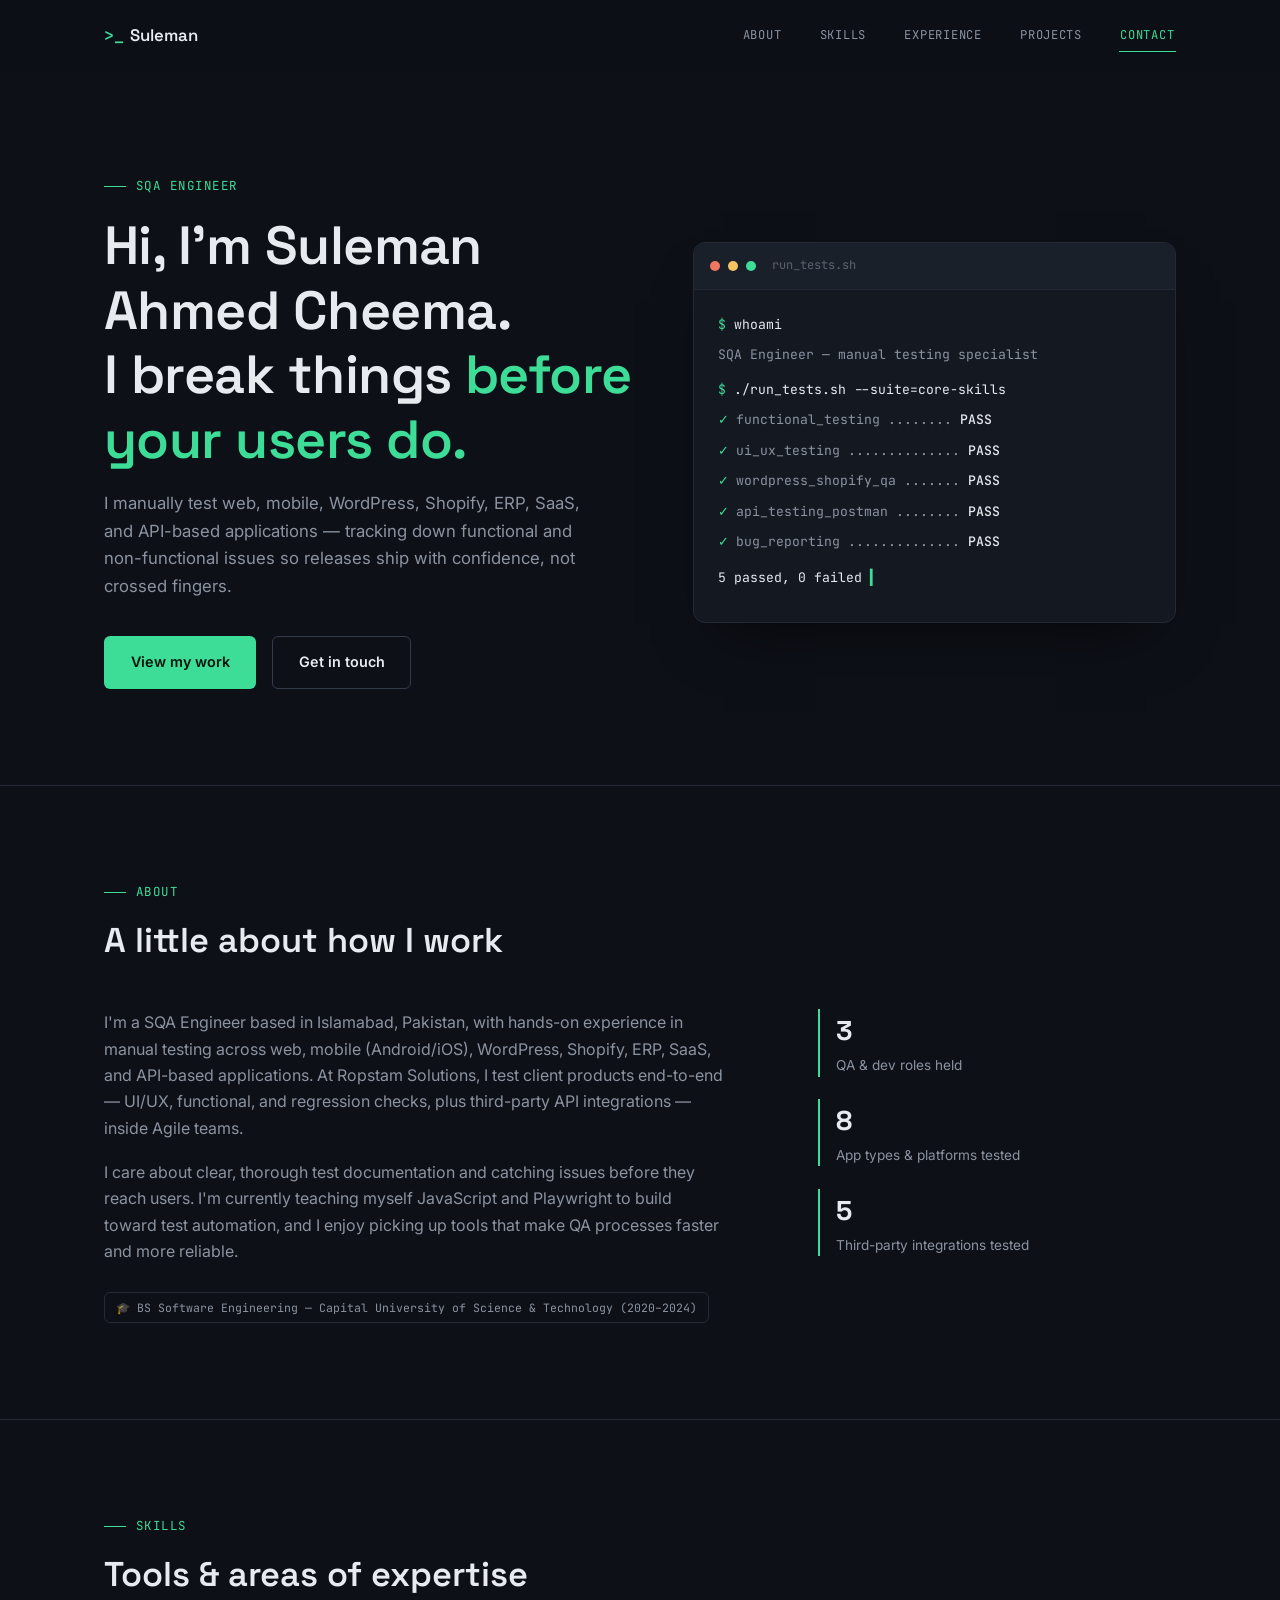
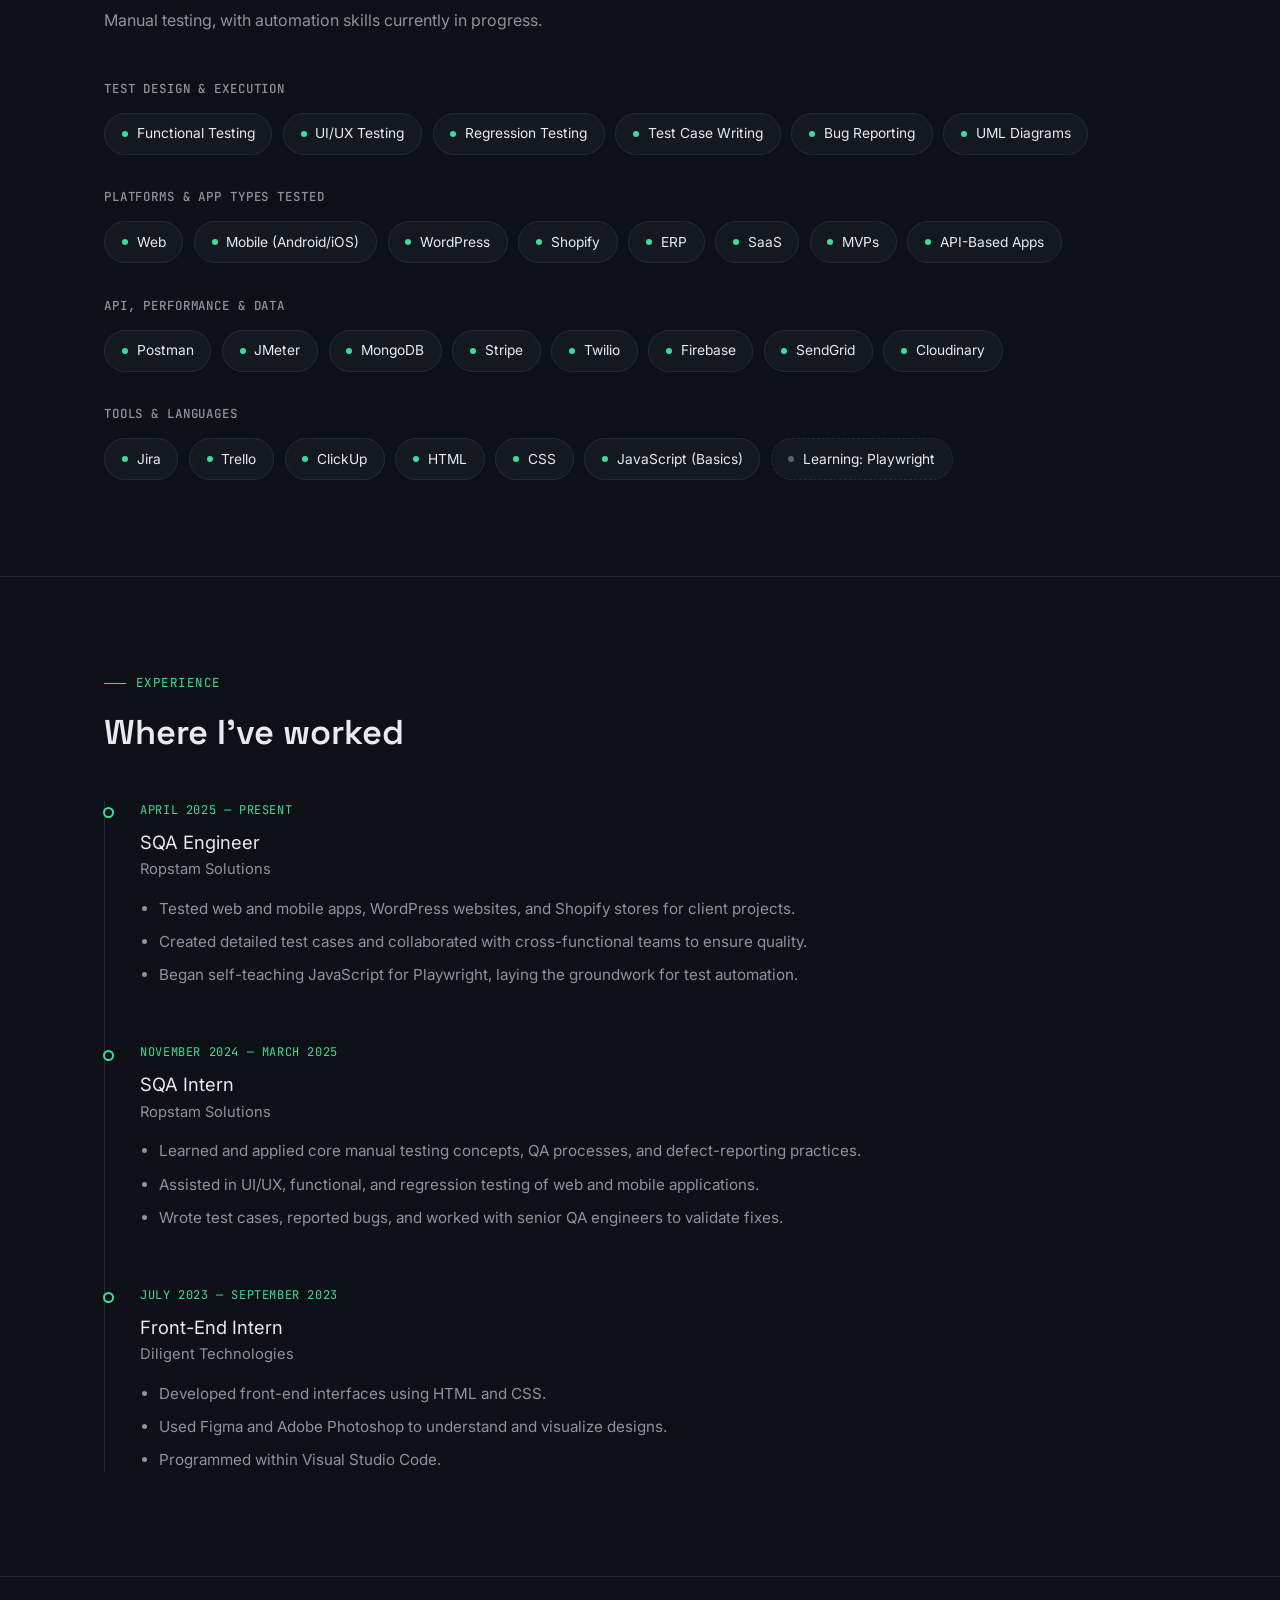
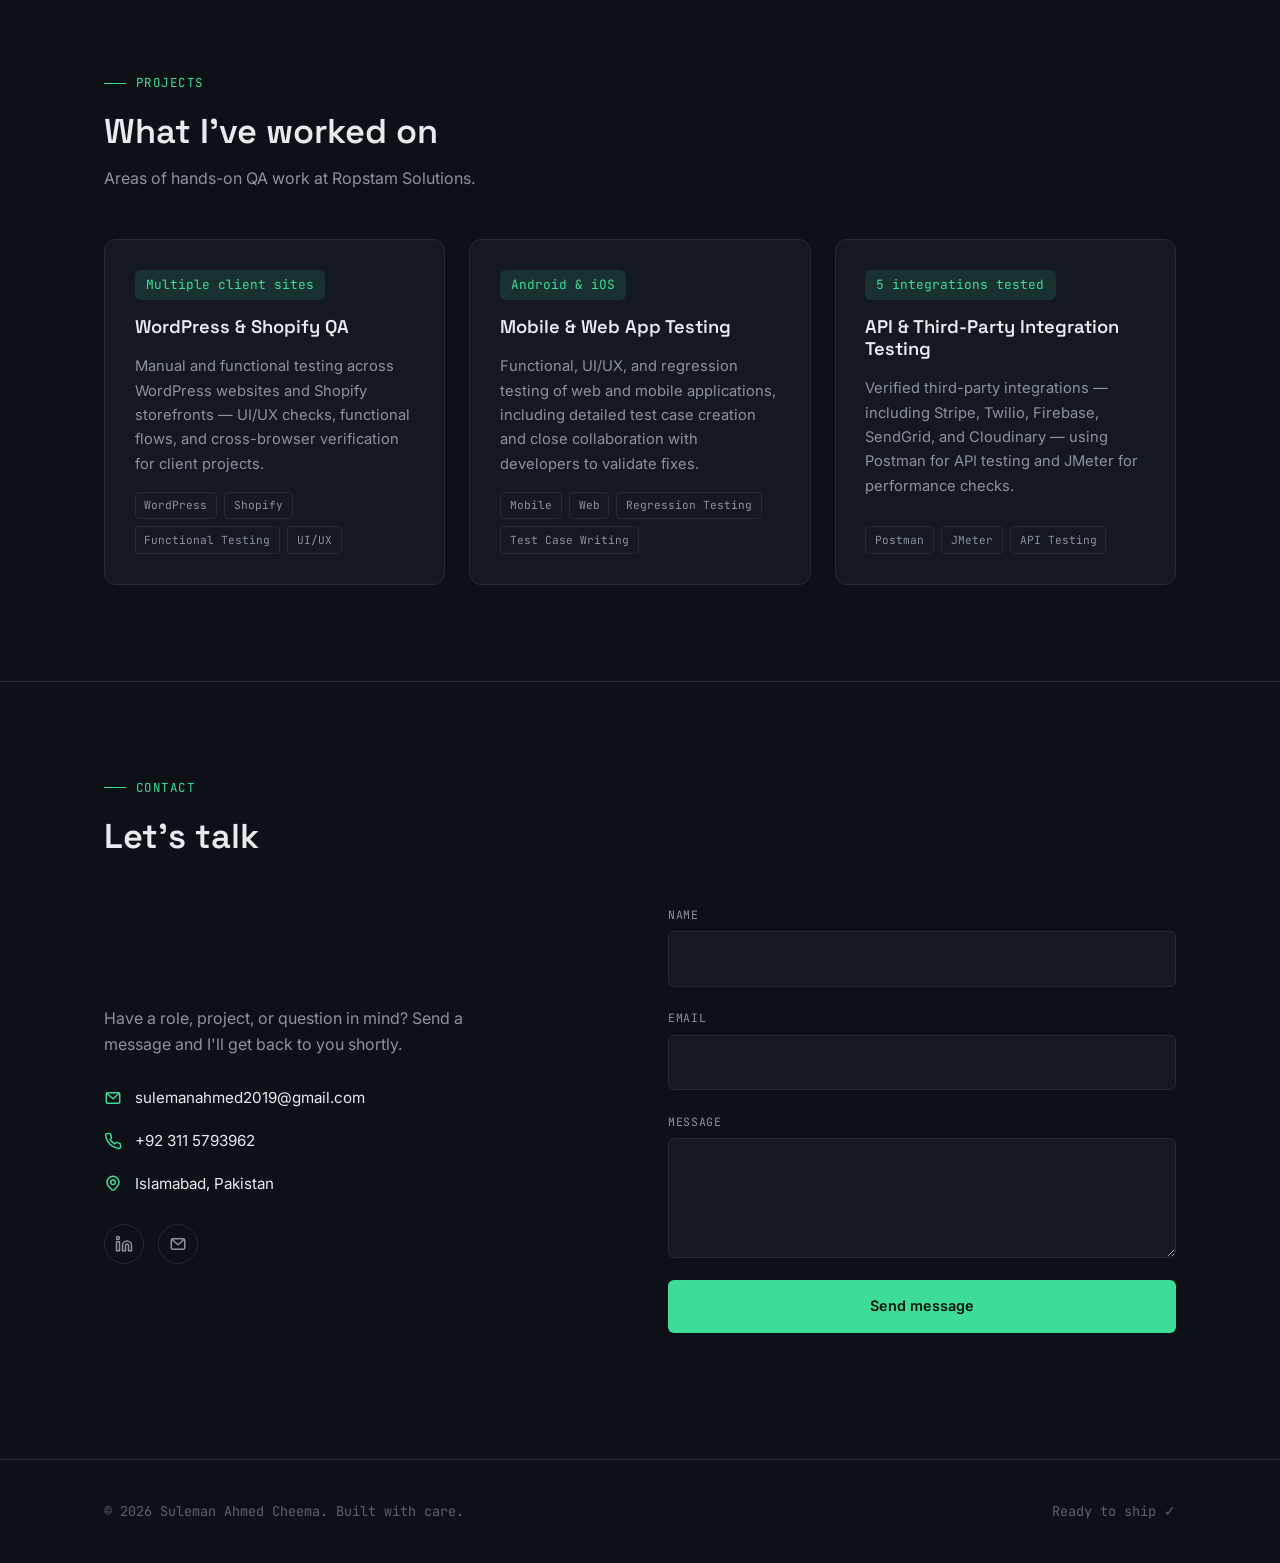
==== index.html @ b6a6e3a7 "Update portfolio assets and content" ====
<!DOCTYPE html>
<html lang="en">
<head>
<meta charset="UTF-8">
<meta name="viewport" content="width=device-width, initial-scale=1.0">
<title>Suleman Ahmed Cheema — SQA Engineer | Portfolio</title>
<meta name="description" content="Portfolio of Suleman Ahmed Cheema, a SQA Engineer specializing in manual testing across web, mobile, WordPress, Shopify, and API-based applications.">
<meta name="theme-color" content="#0d1017">
<link rel="icon" href="/favicon.ico" sizes="any">
<link rel="icon" type="image/png" sizes="32x32" href="/favicon-32.png">
<link rel="icon" type="image/png" sizes="192x192" href="/favicon-192.png">
<link rel="apple-touch-icon" href="/apple-touch-icon.png">

<link rel="preconnect" href="https://fonts.googleapis.com">
<link rel="preconnect" href="https://fonts.gstatic.com" crossorigin>
<link href="https://fonts.googleapis.com/css2?family=Space+Grotesk:wght@500;600;700&family=Inter:wght@400;500;600&family=JetBrains+Mono:wght@400;500&display=swap" rel="stylesheet">

<link rel="stylesheet" href="styles.css">
</head>
<body>

<a class="skip-link" href="#main">Skip to content</a>

<header class="site-header" id="siteHeader">
  <div class="nav-wrap">
    <a class="logo" href="#top">
      <span class="logo-mark">&gt;_</span>Suleman
    </a>
    <nav class="nav-links" id="navLinks" aria-label="Primary">
      <a href="#about">About</a>
      <a href="#skills">Skills</a>
      <a href="#experience">Experience</a>
      <a href="#projects">Projects</a>
      <a href="#contact">Contact</a>
    </nav>
    <button class="hamburger" id="hamburgerBtn" aria-label="Toggle menu" aria-expanded="false" aria-controls="navLinks">
      <span></span><span></span><span></span>
    </button>
  </div>
</header>

<main id="main">

  <!-- ============ Hero ============ -->
  <section class="hero" id="top">
    <div class="wrap">
      <div>
        <p class="eyebrow">SQA Engineer</p>
        <h1>Hi, I'm Suleman Ahmed Cheema.<br>I break things <span>before your users do.</span></h1>
        <p class="lede">
          I manually test web, mobile, WordPress, Shopify, ERP, SaaS, and API-based
          applications — tracking down functional and non-functional issues so releases
          ship with confidence, not crossed fingers.
        </p>
        <div class="hero-actions">
          <a class="btn btn--primary" href="#projects">View my work</a>
          <a class="btn btn--ghost" href="#contact">Get in touch</a>
        </div>
      </div>

      <div class="terminal">
        <div class="terminal__bar">
          <span class="dot dot--r"></span><span class="dot dot--a"></span><span class="dot dot--g"></span>
          <span class="terminal__title">run_tests.sh</span>
        </div>
        <div class="terminal__body">
          <p class="t-line t-line--cmd">whoami</p>
          <p class="t-line">SQA Engineer — manual testing specialist</p>
          <p class="t-line t-line--cmd" style="margin-top:1em">./run_tests.sh --suite=core-skills</p>
          <p class="t-line t-check delay-1"><span class="check">✓</span>functional_testing ........ <b>PASS</b></p>
          <p class="t-line t-check delay-2"><span class="check">✓</span>ui_ux_testing .............. <b>PASS</b></p>
          <p class="t-line t-check delay-3"><span class="check">✓</span>wordpress_shopify_qa ....... <b>PASS</b></p>
          <p class="t-line t-check delay-4"><span class="check">✓</span>api_testing_postman ........ <b>PASS</b></p>
          <p class="t-line t-check delay-5"><span class="check">✓</span>bug_reporting .............. <b>PASS</b></p>
          <p class="t-line t-result">5 passed, 0 failed <span class="cursor">▍</span></p>
        </div>
      </div>
    </div>
  </section>

  <!-- ============ About ============ -->
  <section class="section" id="about">
    <div class="wrap">
      <div class="section-head reveal">
        <p class="eyebrow">About</p>
        <h2 class="section-title">A little about how I work</h2>
      </div>
      <div class="about-grid reveal">
        <div>
          <p>
            I'm a SQA Engineer based in Islamabad, Pakistan, with hands-on experience
            in manual testing across web, mobile (Android/iOS), WordPress, Shopify, ERP,
            SaaS, and API-based applications. At Ropstam Solutions, I test client products
            end-to-end — UI/UX, functional, and regression checks, plus third-party API
            integrations — inside Agile teams.
          </p>
          <p>
            I care about clear, thorough test documentation and catching issues before
            they reach users. I'm currently teaching myself JavaScript and Playwright to
            build toward test automation, and I enjoy picking up tools that make QA
            processes faster and more reliable.
          </p>
          <div class="cert-strip">
            <span class="cert-pill cert-pill--wide">🎓 BS Software Engineering — Capital University of Science &amp; Technology (2020–2024)</span>
          </div>
        </div>
        <div class="stat-list">
          <div class="stat">
            <div class="stat-num" data-target="3">0</div>
            <div class="stat-label">QA &amp; dev roles held</div>
          </div>
          <div class="stat">
            <div class="stat-num" data-target="8">0</div>
            <div class="stat-label">App types &amp; platforms tested</div>
          </div>
          <div class="stat">
            <div class="stat-num" data-target="5">0</div>
            <div class="stat-label">Third-party integrations tested</div>
          </div>
        </div>
      </div>
    </div>
  </section>

  <!-- ============ Skills ============ -->
  <section class="section" id="skills">
    <div class="wrap">
      <div class="section-head reveal">
        <p class="eyebrow">Skills</p>
        <h2 class="section-title">Tools &amp; areas of expertise</h2>
        <p class="section-sub">Manual testing, with automation skills currently in progress.</p>
      </div>

      <div>
        <div class="skill-group reveal">
          <h3>Test design &amp; execution</h3>
          <div class="pill-row">
            <span class="pill">Functional Testing</span>
            <span class="pill">UI/UX Testing</span>
            <span class="pill">Regression Testing</span>
            <span class="pill">Test Case Writing</span>
            <span class="pill">Bug Reporting</span>
            <span class="pill">UML Diagrams</span>
          </div>
        </div>
        <div class="skill-group reveal">
          <h3>Platforms &amp; app types tested</h3>
          <div class="pill-row">
            <span class="pill">Web</span>
            <span class="pill">Mobile (Android/iOS)</span>
            <span class="pill">WordPress</span>
            <span class="pill">Shopify</span>
            <span class="pill">ERP</span>
            <span class="pill">SaaS</span>
            <span class="pill">MVPs</span>
            <span class="pill">API-Based Apps</span>
          </div>
        </div>
        <div class="skill-group reveal">
          <h3>API, performance &amp; data</h3>
          <div class="pill-row">
            <span class="pill">Postman</span>
            <span class="pill">JMeter</span>
            <span class="pill">MongoDB</span>
            <span class="pill">Stripe</span>
            <span class="pill">Twilio</span>
            <span class="pill">Firebase</span>
            <span class="pill">SendGrid</span>
            <span class="pill">Cloudinary</span>
          </div>
        </div>
        <div class="skill-group reveal">
          <h3>Tools &amp; languages</h3>
          <div class="pill-row">
            <span class="pill">Jira</span>
            <span class="pill">Trello</span>
            <span class="pill">ClickUp</span>
            <span class="pill">HTML</span>
            <span class="pill">CSS</span>
            <span class="pill">JavaScript (Basics)</span>
            <span class="pill pill--learning">Learning: Playwright</span>
          </div>
        </div>
      </div>
    </div>
  </section>

  <!-- ============ Experience ============ -->
  <section class="section" id="experience">
    <div class="wrap">
      <div class="section-head reveal">
        <p class="eyebrow">Experience</p>
        <h2 class="section-title">Where I've worked</h2>
      </div>

      <div class="timeline reveal">
        <div class="timeline-item">
          <div class="timeline-date">April 2025 — Present</div>
          <div class="timeline-role">SQA Engineer</div>
          <div class="timeline-company">Ropstam Solutions</div>
          <ul>
            <li>Tested web and mobile apps, WordPress websites, and Shopify stores for client projects.</li>
            <li>Created detailed test cases and collaborated with cross-functional teams to ensure quality.</li>
            <li>Began self-teaching JavaScript for Playwright, laying the groundwork for test automation.</li>
          </ul>
        </div>
        <div class="timeline-item">
          <div class="timeline-date">November 2024 — March 2025</div>
          <div class="timeline-role">SQA Intern</div>
          <div class="timeline-company">Ropstam Solutions</div>
          <ul>
            <li>Learned and applied core manual testing concepts, QA processes, and defect-reporting practices.</li>
            <li>Assisted in UI/UX, functional, and regression testing of web and mobile applications.</li>
            <li>Wrote test cases, reported bugs, and worked with senior QA engineers to validate fixes.</li>
          </ul>
        </div>
        <div class="timeline-item">
          <div class="timeline-date">July 2023 — September 2023</div>
          <div class="timeline-role">Front-End Intern</div>
          <div class="timeline-company">Diligent Technologies</div>
          <ul>
            <li>Developed front-end interfaces using HTML and CSS.</li>
            <li>Used Figma and Adobe Photoshop to understand and visualize designs.</li>
            <li>Programmed within Visual Studio Code.</li>
          </ul>
        </div>
      </div>
    </div>
  </section>

  <!-- ============ Projects ============ -->
  <section class="section" id="projects">
    <div class="wrap">
      <div class="section-head reveal">
        <p class="eyebrow">Projects</p>
        <h2 class="section-title">What I've worked on</h2>
        <p class="section-sub">Areas of hands-on QA work at Ropstam Solutions.</p>
      </div>

      <div class="project-grid reveal">
        <div class="project-card">
          <span class="project-card__stat">Multiple client sites</span>
          <h3>WordPress &amp; Shopify QA</h3>
          <p>Manual and functional testing across WordPress websites and Shopify
             storefronts — UI/UX checks, functional flows, and cross-browser
             verification for client projects.</p>
          <div class="tag-row">
            <span class="tag">WordPress</span>
            <span class="tag">Shopify</span>
            <span class="tag">Functional Testing</span>
            <span class="tag">UI/UX</span>
          </div>
        </div>

        <div class="project-card">
          <span class="project-card__stat">Android &amp; iOS</span>
          <h3>Mobile &amp; Web App Testing</h3>
          <p>Functional, UI/UX, and regression testing of web and mobile
             applications, including detailed test case creation and close
             collaboration with developers to validate fixes.</p>
          <div class="tag-row">
            <span class="tag">Mobile</span>
            <span class="tag">Web</span>
            <span class="tag">Regression Testing</span>
            <span class="tag">Test Case Writing</span>
          </div>
        </div>

        <div class="project-card">
          <span class="project-card__stat">5 integrations tested</span>
          <h3>API &amp; Third-Party Integration Testing</h3>
          <p>Verified third-party integrations — including Stripe, Twilio,
             Firebase, SendGrid, and Cloudinary — using Postman for API testing
             and JMeter for performance checks.</p>
          <div class="tag-row">
            <span class="tag">Postman</span>
            <span class="tag">JMeter</span>
            <span class="tag">API Testing</span>
          </div>
        </div>
      </div>
    </div>
  </section>

  <!-- ============ Contact ============ -->
  <section class="section" id="contact">
    <div class="wrap">
      <div class="section-head reveal">
        <p class="eyebrow">Contact</p>
        <h2 class="section-title">Let's talk</h2>
      </div>

      <div class="contact-grid reveal">
        <div class="contact-info">
          <p>Have a role, project, or question in mind? Send a message and I'll get back to you shortly.</p>

          <div class="contact-line">
            <svg class="icon" width="18" height="18" viewBox="0 0 24 24" fill="none" stroke="currentColor" stroke-width="2" stroke-linecap="round" stroke-linejoin="round"><path d="M4 4h16v16H4z" opacity="0"/><path d="M4 6l8 7 8-7"/><rect x="3" y="5" width="18" height="14" rx="2"/></svg>
            <a href="mailto:sulemanahmed2019@gmail.com">sulemanahmed2019@gmail.com</a>
          </div>
          <div class="contact-line">
            <svg class="icon" width="18" height="18" viewBox="0 0 24 24" fill="none" stroke="currentColor" stroke-width="2" stroke-linecap="round" stroke-linejoin="round"><path d="M22 16.92v3a2 2 0 01-2.18 2 19.79 19.79 0 01-8.63-3.07 19.5 19.5 0 01-6-6 19.79 19.79 0 01-3.07-8.67A2 2 0 014.11 2h3a2 2 0 012 1.72c.127.96.362 1.903.7 2.81a2 2 0 01-.45 2.11L8.09 9.91a16 16 0 006 6l1.27-1.27a2 2 0 012.11-.45c.907.338 1.85.573 2.81.7A2 2 0 0122 16.92z"/></svg>
            <a href="tel:+923115793962">+92 311 5793962</a>
          </div>
          <div class="contact-line">
            <svg class="icon" width="18" height="18" viewBox="0 0 24 24" fill="none" stroke="currentColor" stroke-width="2" stroke-linecap="round" stroke-linejoin="round"><path d="M17.657 16.657L13.414 20.9a2 2 0 01-2.828 0l-4.243-4.243a8 8 0 1111.314 0z"/><circle cx="12" cy="11" r="3"/></svg>
            <span>Islamabad, Pakistan</span>
          </div>

          <div class="social-links">
            <a href="https://www.linkedin.com/in/suleman-ahmed-79b5152a4/" target="_blank" rel="noopener" aria-label="LinkedIn">
              <svg width="18" height="18" viewBox="0 0 24 24" fill="none" stroke="currentColor" stroke-width="2" stroke-linecap="round" stroke-linejoin="round"><path d="M16 8a6 6 0 016 6v7h-4v-7a2 2 0 00-2-2 2 2 0 00-2 2v7h-4v-7a6 6 0 016-6z"/><rect x="2" y="9" width="4" height="12"/><circle cx="4" cy="4" r="2"/></svg>
            </a>
            <a href="mailto:sulemanahmed2019@gmail.com" aria-label="Email">
              <svg width="18" height="18" viewBox="0 0 24 24" fill="none" stroke="currentColor" stroke-width="2" stroke-linecap="round" stroke-linejoin="round"><path d="M4 6l8 7 8-7"/><rect x="3" y="5" width="18" height="14" rx="2"/></svg>
            </a>
          </div>
        </div>

        <form id="contactForm" novalidate>
          <!--
            SETUP NOTE: this form posts to Formspree (https://formspree.io) — free tier
            works well for a static portfolio. Sign up, create a form, and replace
            YOUR_FORM_ID below. Alternatively, swap the JS submit handler for a plain
            mailto: link if you'd rather not use a third-party service.
          -->
          <div class="form-field">
            <label for="name">Name</label>
            <input type="text" id="name" name="name" required autocomplete="name">
          </div>
          <div class="form-field">
            <label for="email">Email</label>
            <input type="email" id="email" name="email" required autocomplete="email">
          </div>
          <div class="form-field">
            <label for="message">Message</label>
            <textarea id="message" name="message" required></textarea>
          </div>
          <button type="submit" class="btn btn--primary submit-btn" id="submitBtn">Send message</button>
          <p class="form-status" id="formStatus" role="status" aria-live="polite"></p>
        </form>
      </div>
    </div>
  </section>

</main>

<footer class="site-footer">
  <div class="wrap footer-row">
    <p class="footer-note mono">© <span id="year"></span> Suleman Ahmed Cheema. Built with care.</p>
    <p class="footer-note mono">Ready to ship ✓</p>
  </div>
</footer>

<script src="script.js"></script>

</body>
</html>
---- styles.css ----
/* ============ Tokens ============ */
  :root{
    --bg:#0d1017;
    --bg-elevated:#141821;
    --bg-elevated-2:#1a2029;
    --border:#242a35;
    --border-strong:#333c4b;
    --text:#e7eaee;
    --text-dim:#8b93a1;
    --text-faint:#5a6270;
    --accent:#3ddc97;
    --accent-strong:#2bc482;
    --accent-dim:rgba(61,220,151,0.13);
    --error:#f0765f;
    --radius-sm:6px;
    --radius-md:12px;
    --maxw:1120px;
    --header-h:72px;
  }

  /* ============ Reset ============ */
  *,*::before,*::after{box-sizing:border-box;margin:0;padding:0;}
  html{scroll-behavior:smooth;}
  body{
    background:var(--bg);
    color:var(--text);
    font-family:'Inter',sans-serif;
    line-height:1.65;
    -webkit-font-smoothing:antialiased;
    overflow-x:hidden;
  }
  img{max-width:100%;display:block;}
  a{color:inherit;text-decoration:none;}
  ul{list-style:none;}
  button{font:inherit;color:inherit;background:none;border:none;cursor:pointer;}
  input,textarea{font:inherit;color:inherit;}
  h1,h2,h3{font-family:'Space Grotesk',sans-serif;font-weight:600;line-height:1.2;}
  section{scroll-margin-top:var(--header-h);}
  :focus-visible{outline:2px solid var(--accent);outline-offset:3px;border-radius:2px;}

  @media (prefers-reduced-motion: reduce){
    *,*::before,*::after{
      animation-duration:0.001ms !important;
      animation-iteration-count:1 !important;
      transition-duration:0.001ms !important;
      scroll-behavior:auto !important;
    }
  }

  .wrap{max-width:var(--maxw);margin:0 auto;padding:0 1.5rem;}
  .mono{font-family:'JetBrains Mono',monospace;}

  .skip-link{
    position:absolute;left:-9999px;top:0;z-index:300;
    background:var(--accent);color:#04150d;
    padding:.8rem 1.4rem;font-weight:600;border-radius:0 0 8px 0;
  }
  .skip-link:focus{left:0;}

  /* ============ Header ============ */
  .site-header{
    position:sticky;top:0;z-index:100;height:var(--header-h);
    display:flex;align-items:center;
    background:rgba(13,16,23,0.6);
    backdrop-filter:blur(12px);
    -webkit-backdrop-filter:blur(12px);
    border-bottom:1px solid transparent;
    transition:background .3s ease,border-color .3s ease,box-shadow .3s ease;
  }
  .site-header.scrolled,.site-header.menu-open{
    background:rgba(13,16,23,0.92);
    border-bottom-color:var(--border);
    box-shadow:0 12px 30px -18px rgba(0,0,0,.7);
  }
  .nav-wrap{
    width:100%;max-width:var(--maxw);margin:0 auto;padding:0 1.5rem;
    display:flex;align-items:center;justify-content:space-between;
  }
  .logo{
    font-family:'Space Grotesk',sans-serif;font-weight:600;font-size:1.05rem;
    display:flex;align-items:center;gap:.35rem;transition:opacity .2s ease;
  }
  .logo:hover{opacity:.8;}
  .logo-mark{color:var(--accent);font-family:'JetBrains Mono',monospace;}

  .nav-links{
    display:flex;gap:2.2rem;
    font-family:'JetBrains Mono',monospace;font-size:.76rem;
    letter-spacing:.06em;text-transform:uppercase;
  }
  .nav-links a{
    position:relative;padding:.4rem .1rem;color:var(--text-dim);
    transition:color .25s ease;
  }
  .nav-links a::after{
    content:'';position:absolute;left:0;bottom:0;width:0;height:1px;
    background:var(--accent);transition:width .25s ease;
  }
  .nav-links a:hover,.nav-links a:focus-visible{color:var(--text);}
  .nav-links a:hover::after,.nav-links a:focus-visible::after{width:100%;}
  .nav-links a.active{color:var(--accent);}
  .nav-links a.active::after{width:100%;}

  .nav-cta{
    display:none;
  }

  .hamburger{
    display:none;
    width:38px;height:38px;position:relative;z-index:110;
    background:var(--bg-elevated);
    border:1px solid var(--border-strong);
    border-radius:var(--radius-sm);
    transition:border-color .25s ease,background .25s ease;
  }
  .hamburger:hover{
    border-color:var(--accent);
    background:var(--bg-elevated-2);
  }
  .hamburger span{
    position:absolute;left:8px;right:8px;height:2px;background:var(--text);
    border-radius:2px;transition:transform .3s ease,opacity .3s ease,background .3s ease;
  }
  .hamburger span:nth-child(1){top:12px;}
  .hamburger span:nth-child(2){top:19px;}
  .hamburger span:nth-child(3){top:26px;}
  .hamburger[aria-expanded="true"]{
    border-color:var(--accent);
    background:var(--bg-elevated-2);
  }
  .hamburger[aria-expanded="true"] span{background:var(--accent);}
  .hamburger[aria-expanded="true"] span:nth-child(1){transform:translateY(7px) rotate(45deg);}
  .hamburger[aria-expanded="true"] span:nth-child(2){opacity:0;}
  .hamburger[aria-expanded="true"] span:nth-child(3){transform:translateY(-7px) rotate(-45deg);}

  /* ============ Hero ============ */
  .hero{
    padding:6.5rem 0 6rem;
  }
  .hero .wrap{
    display:grid;grid-template-columns:1.05fr .95fr;gap:3.5rem;align-items:center;
  }
  .eyebrow{
    font-family:'JetBrains Mono',monospace;font-size:.78rem;
    letter-spacing:.12em;text-transform:uppercase;color:var(--accent);
    margin-bottom:1.1rem;display:flex;align-items:center;gap:.6rem;
  }
  .eyebrow::before{content:'';width:22px;height:1px;background:var(--accent);}
  .hero h1{
    font-size:clamp(2.3rem,4.2vw,3.4rem);margin-bottom:1.1rem;letter-spacing:-.01em;
  }
  .hero h1 span{color:var(--accent);}
  .hero p.lede{
    color:var(--text-dim);font-size:1.05rem;max-width:46ch;margin-bottom:2.2rem;
  }
  .hero-actions{display:flex;gap:1rem;flex-wrap:wrap;}

  .btn{
    display:inline-flex;align-items:center;gap:.5rem;
    padding:.85rem 1.6rem;border-radius:var(--radius-sm);
    font-weight:600;font-size:.9rem;border:1px solid transparent;
    transition:transform .2s ease,box-shadow .2s ease,background .2s ease,border-color .2s ease,color .2s ease;
  }
  .btn--primary{background:var(--accent);color:#04150d;}
  .btn--primary:hover{background:var(--accent-strong);transform:translateY(-2px);box-shadow:0 14px 28px -12px var(--accent-dim);}
  .btn--ghost{border-color:var(--border-strong);color:var(--text);}
  .btn--ghost:hover{border-color:var(--accent);color:var(--accent);transform:translateY(-2px);}

  /* Terminal signature element */
  .terminal{
    background:var(--bg-elevated);border:1px solid var(--border);
    border-radius:var(--radius-md);overflow:hidden;
    box-shadow:0 30px 60px -30px rgba(0,0,0,.7);
  }
  .terminal__bar{
    display:flex;align-items:center;gap:.5rem;
    padding:.8rem 1rem;background:var(--bg-elevated-2);
    border-bottom:1px solid var(--border);
  }
  .dot{width:10px;height:10px;border-radius:50%;display:inline-block;}
  .dot--r{background:#f0765f;}
  .dot--a{background:#f5c563;}
  .dot--g{background:var(--accent);}
  .terminal__title{
    margin-left:.5rem;font-family:'JetBrains Mono',monospace;
    font-size:.75rem;color:var(--text-faint);
  }
  .terminal__body{
    padding:1.5rem;font-family:'JetBrains Mono',monospace;
    font-size:.82rem;color:var(--text-dim);
  }
  .t-line{margin-bottom:.55rem;white-space:pre-wrap;}
  .t-line--cmd{color:var(--text);}
  .t-line--cmd::before{content:'$ ';color:var(--accent);}
  .t-check{opacity:0;animation:reveal .5s ease forwards;}
  .t-check .check{color:var(--accent);margin-right:.4rem;}
  .t-check b{color:var(--text);font-weight:500;}
  .t-result{
    margin-top:.9rem;color:var(--text);opacity:0;animation:reveal .5s ease forwards;
    animation-delay:2.5s;
  }
  .delay-1{animation-delay:1.3s;}
  .delay-2{animation-delay:1.6s;}
  .delay-3{animation-delay:1.9s;}
  .delay-4{animation-delay:2.2s;}
  .delay-5{animation-delay:2.5s;}
  .cursor{display:inline-block;color:var(--accent);animation:blink 1s steps(1) infinite;}
  @keyframes reveal{from{opacity:0;transform:translateY(4px);}to{opacity:1;transform:translateY(0);}}
  @keyframes blink{50%{opacity:0;}}

  /* ============ Scroll reveal ============ */
  .reveal{opacity:0;transform:translateY(18px);transition:opacity .7s ease,transform .7s ease;}
  .reveal.is-visible{opacity:1;transform:translateY(0);}

  /* ============ Section shell ============ */
  .section{padding:6rem 0;border-top:1px solid var(--border);}
  .section-head{margin-bottom:3rem;max-width:60ch;}
  .section-title{font-size:clamp(1.6rem,3vw,2.15rem);}
  .section-sub{color:var(--text-dim);margin-top:.75rem;}

  /* ============ About ============ */
  .about-grid{display:grid;grid-template-columns:1.3fr .7fr;gap:3rem;align-items:start;}
  .about-grid p{color:var(--text-dim);margin-bottom:1.1rem;max-width:62ch;}
  .stat-list{display:flex;flex-direction:column;gap:1.4rem;}
  .stat{border-left:2px solid var(--accent);padding-left:1rem;}
  .stat-num{font-family:'Space Grotesk',sans-serif;font-weight:700;font-size:1.7rem;}
  .stat-label{color:var(--text-dim);font-size:.85rem;}
  .cert-strip{margin-top:1.75rem;display:flex;flex-wrap:wrap;gap:.6rem;}
  .cert-pill{
    font-family:'JetBrains Mono',monospace;font-size:.72rem;color:var(--text-dim);
    border:1px solid var(--border);padding:.35rem .7rem;border-radius:999px;
  }
  .cert-pill--wide{border-radius:var(--radius-sm);line-height:1.5;}

  /* ============ Skills ============ */
  .skill-group{margin-bottom:2.2rem;}
  .skill-group:last-child{margin-bottom:0;}
  .skill-group h3{
    font-family:'JetBrains Mono',monospace;font-size:.78rem;color:var(--text-dim);
    text-transform:uppercase;letter-spacing:.07em;margin-bottom:1rem;font-weight:500;
  }
  .pill-row{display:flex;flex-wrap:wrap;gap:.65rem;}
  .pill{
    display:inline-flex;align-items:center;gap:.55rem;
    padding:.55rem 1.05rem;background:var(--bg-elevated);
    border:1px solid var(--border);border-radius:999px;font-size:.86rem;
    transition:border-color .25s ease,transform .25s ease,background .25s ease;
  }
  .pill::before{content:'';width:6px;height:6px;border-radius:50%;background:var(--accent);flex-shrink:0;}
  .pill:hover{border-color:var(--accent);transform:translateY(-2px);background:var(--bg-elevated-2);}
  .pill--learning{border-style:dashed;}
  .pill--learning::before{background:var(--text-faint);}

  /* ============ Experience ============ */
  .timeline{position:relative;padding-left:2.2rem;border-left:1px solid var(--border);}
  .timeline-item{position:relative;padding-bottom:3rem;}
  .timeline-item:last-child{padding-bottom:0;}
  .timeline-item::before{
    content:'';position:absolute;left:-2.32rem;top:.4rem;
    width:11px;height:11px;border-radius:50%;
    background:var(--bg);border:2px solid var(--accent);
  }
  .timeline-date{
    font-family:'JetBrains Mono',monospace;font-size:.75rem;color:var(--accent);
    text-transform:uppercase;letter-spacing:.05em;margin-bottom:.4rem;
  }
  .timeline-role{font-size:1.15rem;}
  .timeline-company{color:var(--text-dim);font-size:.92rem;margin-bottom:.9rem;}
  .timeline-item ul{margin-top:.4rem;}
  .timeline-item li{
    list-style:disc;margin-left:1.2rem;color:var(--text-dim);margin-bottom:.5rem;font-size:.95rem;
  }

  /* ============ Projects ============ */
  .project-grid{display:grid;grid-template-columns:repeat(auto-fit,minmax(280px,1fr));gap:1.5rem;}
  .project-card{
    background:var(--bg-elevated);border:1px solid var(--border);
    border-radius:var(--radius-md);padding:1.85rem;
    display:flex;flex-direction:column;gap:1rem;
    transition:transform .3s ease,border-color .3s ease,box-shadow .3s ease;
  }
  .project-card:hover{
    transform:translateY(-5px);border-color:var(--accent);
    box-shadow:0 25px 50px -25px rgba(0,0,0,.7);
  }
  .project-card__stat{
    font-family:'JetBrains Mono',monospace;font-size:.8rem;color:var(--accent);
    background:var(--accent-dim);display:inline-block;padding:.3rem .7rem;
    border-radius:6px;align-self:flex-start;
  }
  .project-card h3{font-size:1.15rem;}
  .project-card p{color:var(--text-dim);font-size:.92rem;}
  .project-link{
    display:inline-flex;align-items:center;gap:.4rem;font-size:.85rem;
    font-weight:600;color:var(--text);transition:gap .2s ease,color .2s ease;
  }
  .project-link:hover{color:var(--accent);gap:.6rem;}
  .tag-row{display:flex;flex-wrap:wrap;gap:.45rem;margin-top:auto;}
  .tag{
    font-family:'JetBrains Mono',monospace;font-size:.7rem;color:var(--text-dim);
    border:1px solid var(--border);padding:.22rem .55rem;border-radius:4px;
  }

  /* ============ Contact ============ */
  .contact-grid{display:grid;grid-template-columns:1fr 1fr;gap:3.5rem;align-items:center;}
  .contact-info p{color:var(--text-dim);margin-bottom:1.75rem;max-width:42ch;}
  .contact-line{
    display:flex;align-items:center;gap:.8rem;margin-bottom:1.1rem;
    font-size:.95rem;
  }
  .contact-line .icon{color:var(--accent);flex-shrink:0;}
  .contact-line a:hover{color:var(--accent);}
  .social-links{display:flex;gap:.9rem;margin-top:1.75rem;}
  .social-links a{
    width:40px;height:40px;display:flex;align-items:center;justify-content:center;
    border:1px solid var(--border);border-radius:50%;color:var(--text-dim);
    transition:border-color .25s ease,color .25s ease,transform .25s ease;
  }
  .social-links a:hover{border-color:var(--accent);color:var(--accent);transform:translateY(-3px);}

  .form-field{margin-bottom:1.35rem;display:flex;flex-direction:column;gap:.45rem;}
  .form-field label{
    font-family:'JetBrains Mono',monospace;font-size:.72rem;text-transform:uppercase;
    letter-spacing:.06em;color:var(--text-dim);
  }
  .form-field input,.form-field textarea{
    background:var(--bg-elevated);border:1px solid var(--border);
    border-radius:var(--radius-sm);padding:.85rem 1rem;color:var(--text);
    transition:border-color .25s ease,box-shadow .25s ease;
  }
  .form-field input:focus,.form-field textarea:focus{
    border-color:var(--accent);box-shadow:0 0 0 3px var(--accent-dim);outline:none;
  }
  .form-field textarea{resize:vertical;min-height:120px;}
  .form-status{
    font-size:.85rem;margin-top:.9rem;font-family:'JetBrains Mono',monospace;min-height:1.2em;
  }
  .form-status.success{color:var(--accent);}
  .form-status.error{color:var(--error);}
  .submit-btn{width:100%;justify-content:center;}
  .submit-btn:disabled{opacity:.6;cursor:not-allowed;transform:none;}

  /* ============ Footer ============ */
  .site-footer{border-top:1px solid var(--border);padding:2.5rem 0;}
  .footer-row{
    display:flex;justify-content:space-between;align-items:center;
    flex-wrap:wrap;gap:1.2rem;
  }
  .footer-note{color:var(--text-faint);font-size:.85rem;}

  /* ============ Mobile ============ */
  @media (max-width:900px){
    .hero .wrap{grid-template-columns:1fr;gap:2.5rem;}
    .about-grid{grid-template-columns:1fr;}
    .contact-grid{grid-template-columns:1fr;gap:2.5rem;}
  }

  @media (max-width:780px){
    .nav-links{
      position:fixed;inset:var(--header-h) 0 0 0;
      flex-direction:column;gap:0;
      background:var(--bg);
      transform:translateY(-8px);opacity:0;pointer-events:none;
      transition:opacity .25s ease,transform .25s ease;
      font-size:.95rem;
    }
    .nav-links.is-open{
      opacity:1;transform:translateY(0);pointer-events:auto;
    }
    .nav-links a{
      padding: 1rem 1.5rem 1rem;
      background-color: darkslategray;
      border-bottom:1px solid var(--border);width:100%;
    }
    .nav-links a::after{display:none;}
    .hamburger{display:block;}
  }

  @media (max-width:520px){
    .hero{padding:4.5rem 0 4rem;}
    .section{padding:4.5rem 0;}
  }
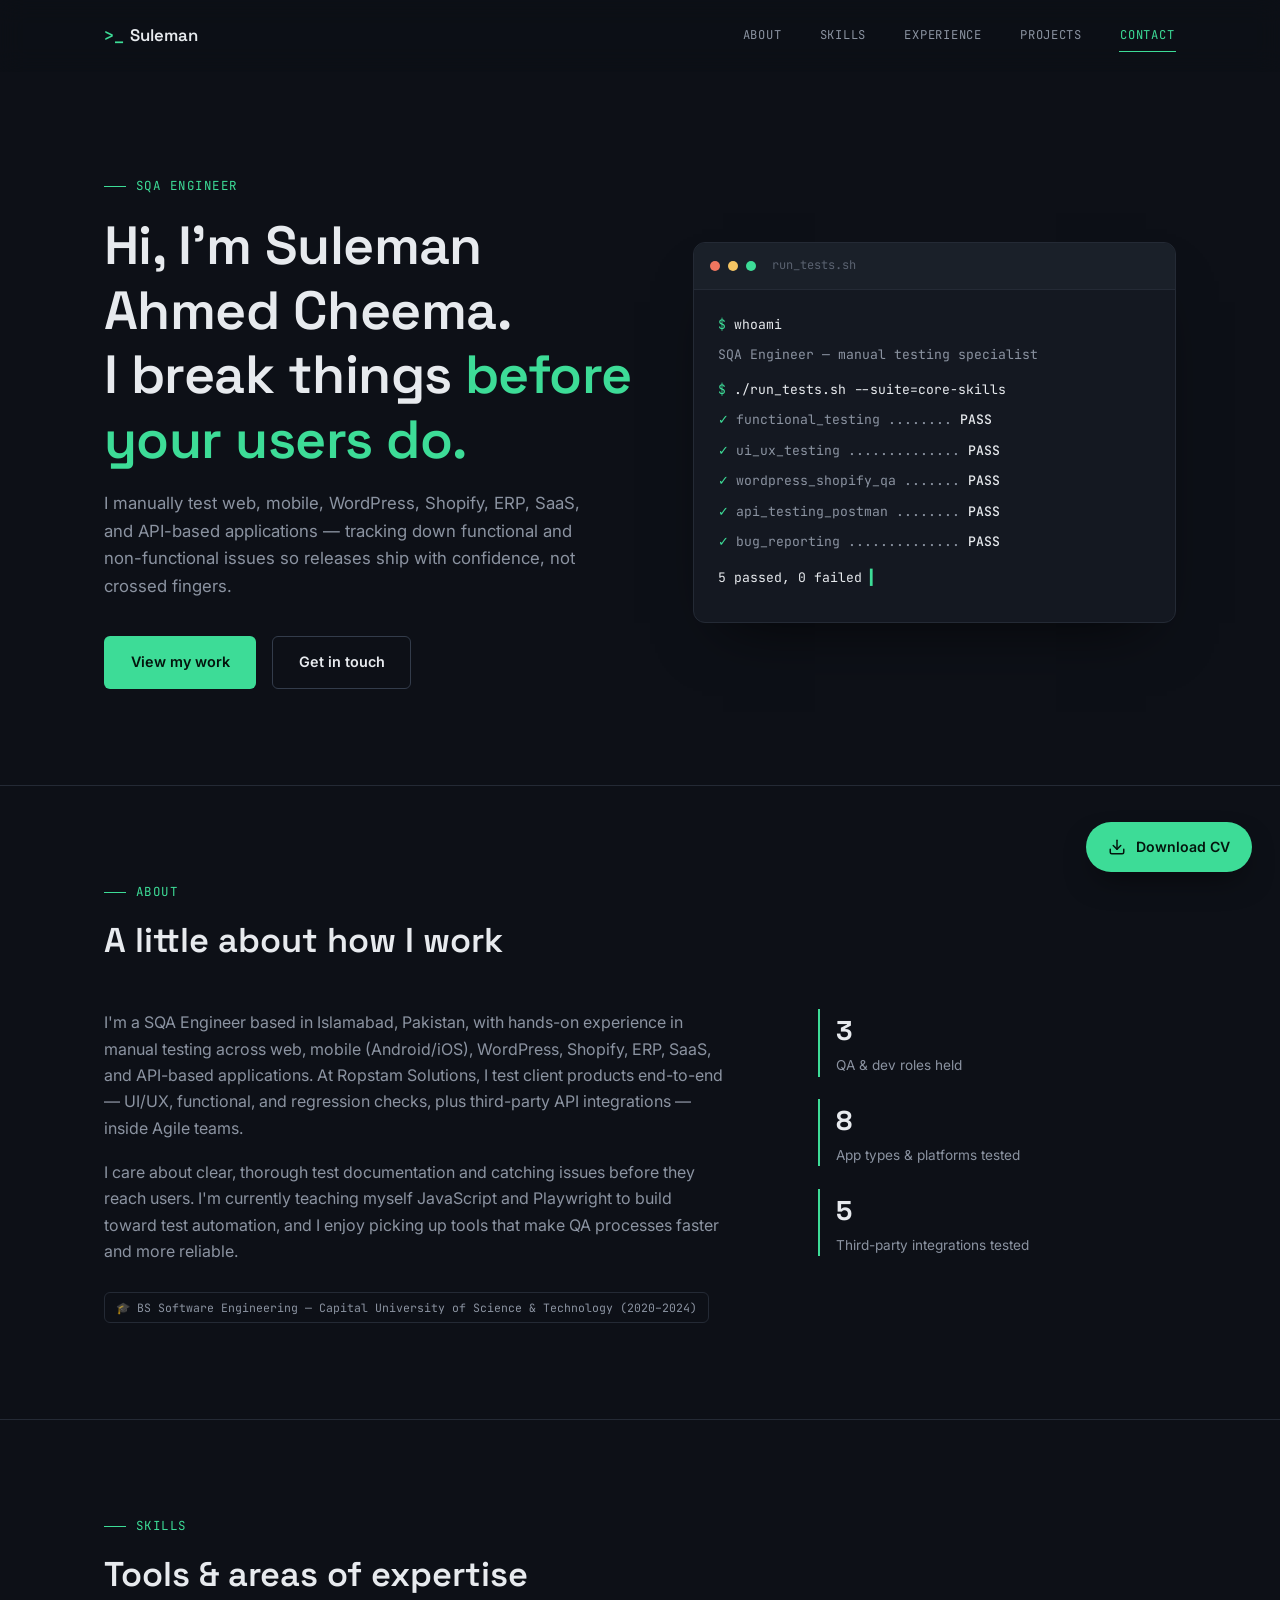
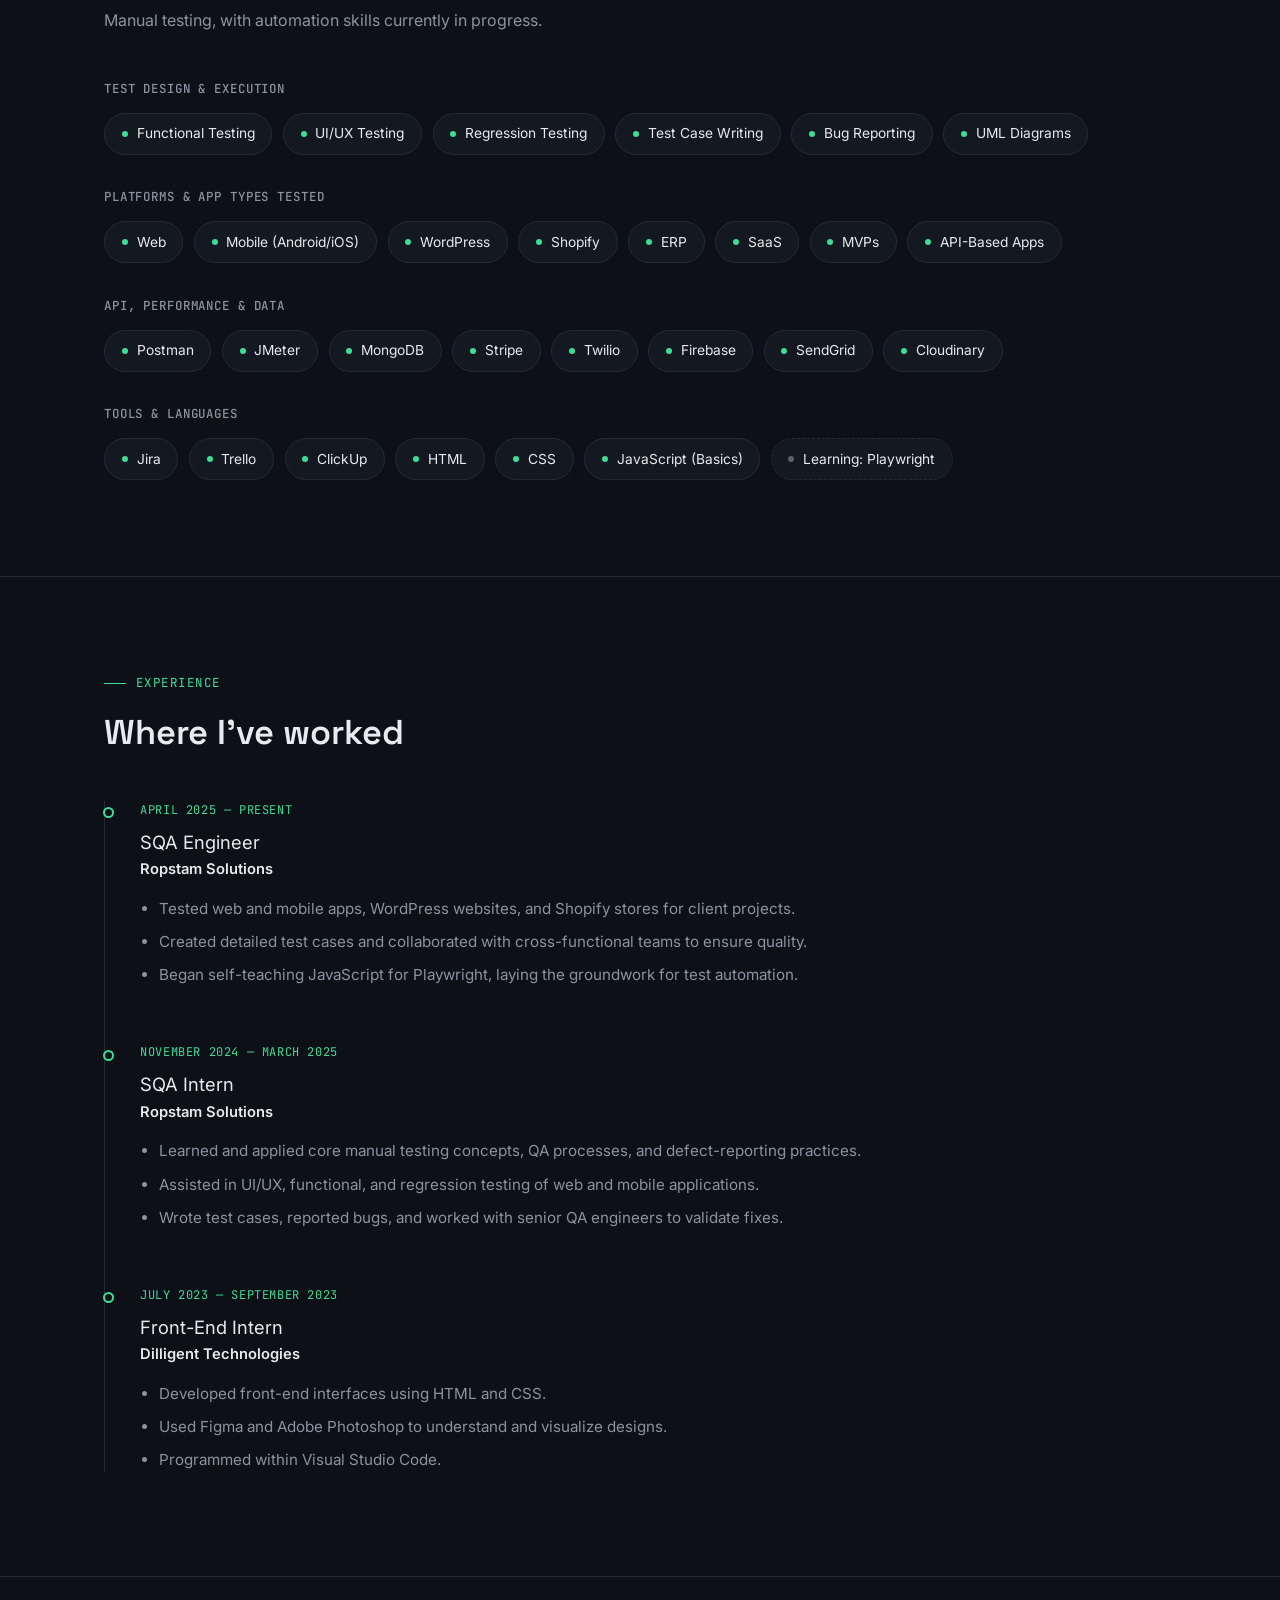
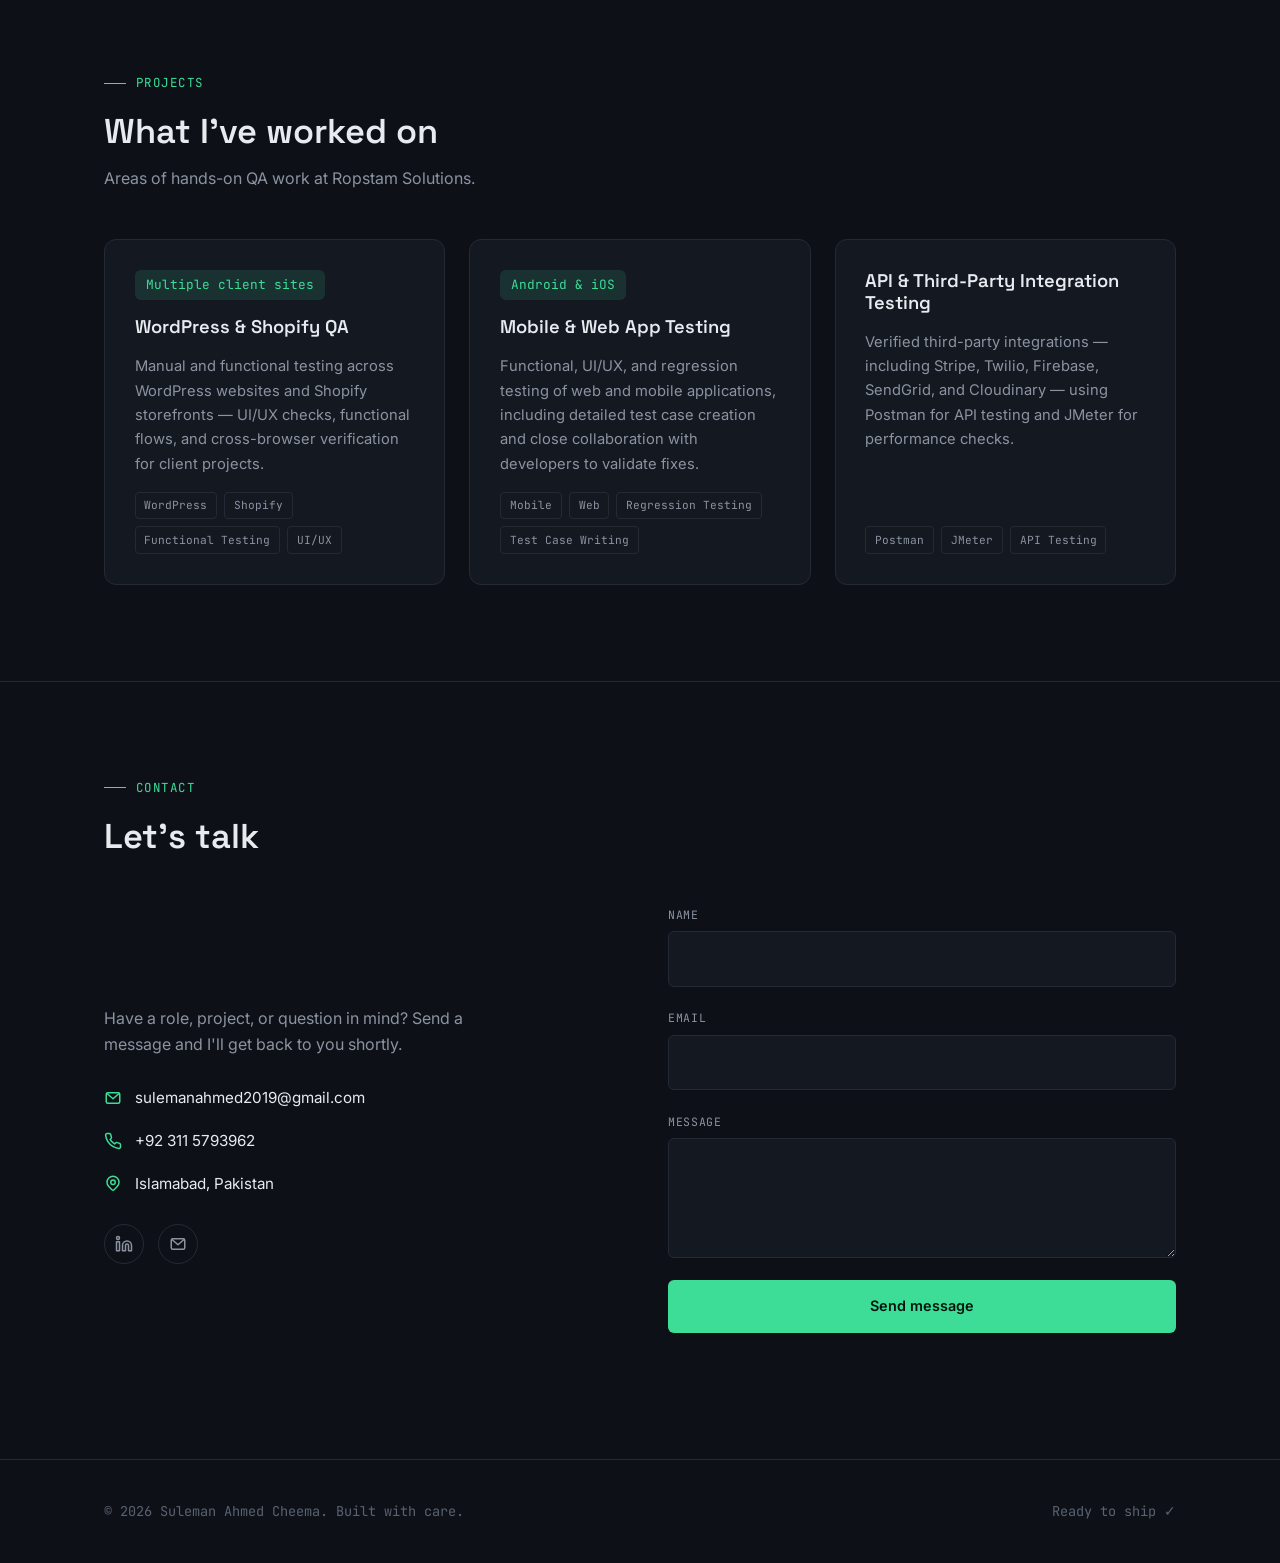
==== commit a1b4c902: "Added Download CV button and fixed form bug" ====
--- a/index.html
+++ b/index.html
@@ -6,10 +6,6 @@
 <title>Suleman Ahmed Cheema — SQA Engineer | Portfolio</title>
 <meta name="description" content="Portfolio of Suleman Ahmed Cheema, a SQA Engineer specializing in manual testing across web, mobile, WordPress, Shopify, and API-based applications.">
 <meta name="theme-color" content="#0d1017">
-<link rel="icon" href="/favicon.ico" sizes="any">
-<link rel="icon" type="image/png" sizes="32x32" href="/favicon-32.png">
-<link rel="icon" type="image/png" sizes="192x192" href="/favicon-192.png">
-<link rel="apple-touch-icon" href="/apple-touch-icon.png">
 
 <link rel="preconnect" href="https://fonts.googleapis.com">
 <link rel="preconnect" href="https://fonts.gstatic.com" crossorigin>
@@ -39,6 +35,11 @@
   </div>
 </header>
 
+<a class="cv-download" href="Suleman_Ahmed_Cheema_CV.pdf" download aria-label="Download CV">
+  <svg width="18" height="18" viewBox="0 0 24 24" fill="none" stroke="currentColor" stroke-width="2" stroke-linecap="round" stroke-linejoin="round"><path d="M21 15v4a2 2 0 01-2 2H5a2 2 0 01-2-2v-4"/><polyline points="7 10 12 15 17 10"/><line x1="12" y1="15" x2="12" y2="3"/></svg>
+  <span>Download CV</span>
+</a>
+
 <main id="main">
 
   <!-- ============ Hero ============ -->
@@ -217,7 +218,7 @@
         <div class="timeline-item">
           <div class="timeline-date">July 2023 — September 2023</div>
           <div class="timeline-role">Front-End Intern</div>
-          <div class="timeline-company">Diligent Technologies</div>
+          <div class="timeline-company">Dilligent Technologies</div>
           <ul>
             <li>Developed front-end interfaces using HTML and CSS.</li>
             <li>Used Figma and Adobe Photoshop to understand and visualize designs.</li>
@@ -267,7 +268,6 @@
         </div>
 
         <div class="project-card">
-          <span class="project-card__stat">5 integrations tested</span>
           <h3>API &amp; Third-Party Integration Testing</h3>
           <p>Verified third-party integrations — including Stripe, Twilio,
              Firebase, SendGrid, and Cloudinary — using Postman for API testing
--- a/styles.css
+++ b/styles.css
@@ -265,7 +265,7 @@
     text-transform:uppercase;letter-spacing:.05em;margin-bottom:.4rem;
   }
   .timeline-role{font-size:1.15rem;}
-  .timeline-company{color:var(--text-dim);font-size:.92rem;margin-bottom:.9rem;}
+  .timeline-company{color:var(--text);font-weight:600;font-size:.92rem;margin-bottom:.9rem;}
   .timeline-item ul{margin-top:.4rem;}
   .timeline-item li{
     list-style:disc;margin-left:1.2rem;color:var(--text-dim);margin-bottom:.5rem;font-size:.95rem;
@@ -341,6 +341,26 @@
   .submit-btn:disabled{opacity:.6;cursor:not-allowed;transform:none;}
 
   /* ============ Footer ============ */
+  /* ============ Floating CV download button ============ */
+  .cv-download{
+    position:fixed;bottom:1.75rem;right:1.75rem;z-index:150;
+    display:inline-flex;align-items:center;gap:.6rem;
+    padding:.85rem 1.4rem;background:var(--accent);color:#04150d;
+    font-weight:600;font-size:.88rem;border-radius:999px;
+    box-shadow:0 14px 30px -10px rgba(0,0,0,.55);
+    transition:transform .25s ease,box-shadow .25s ease,background .25s ease,opacity .25s ease;
+  }
+  .cv-download:hover{
+    transform:translateY(-3px);background:var(--accent-strong);
+    box-shadow:0 20px 40px -12px rgba(0,0,0,.65);
+  }
+  body.menu-open .cv-download{opacity:0;pointer-events:none;}
+
+  @media (max-width:480px){
+    .cv-download{padding:.9rem;border-radius:50%;bottom:1.25rem;right:1.25rem;}
+    .cv-download span{display:none;}
+  }
+
   .site-footer{border-top:1px solid var(--border);padding:2.5rem 0;}
   .footer-row{
     display:flex;justify-content:space-between;align-items:center;
@@ -368,7 +388,7 @@
       opacity:1;transform:translateY(0);pointer-events:auto;
     }
     .nav-links a{
-      padding: 1rem 1.5rem 1rem;
+      padding: 1rem;
       background-color: darkslategray;
       border-bottom:1px solid var(--border);width:100%;
     }
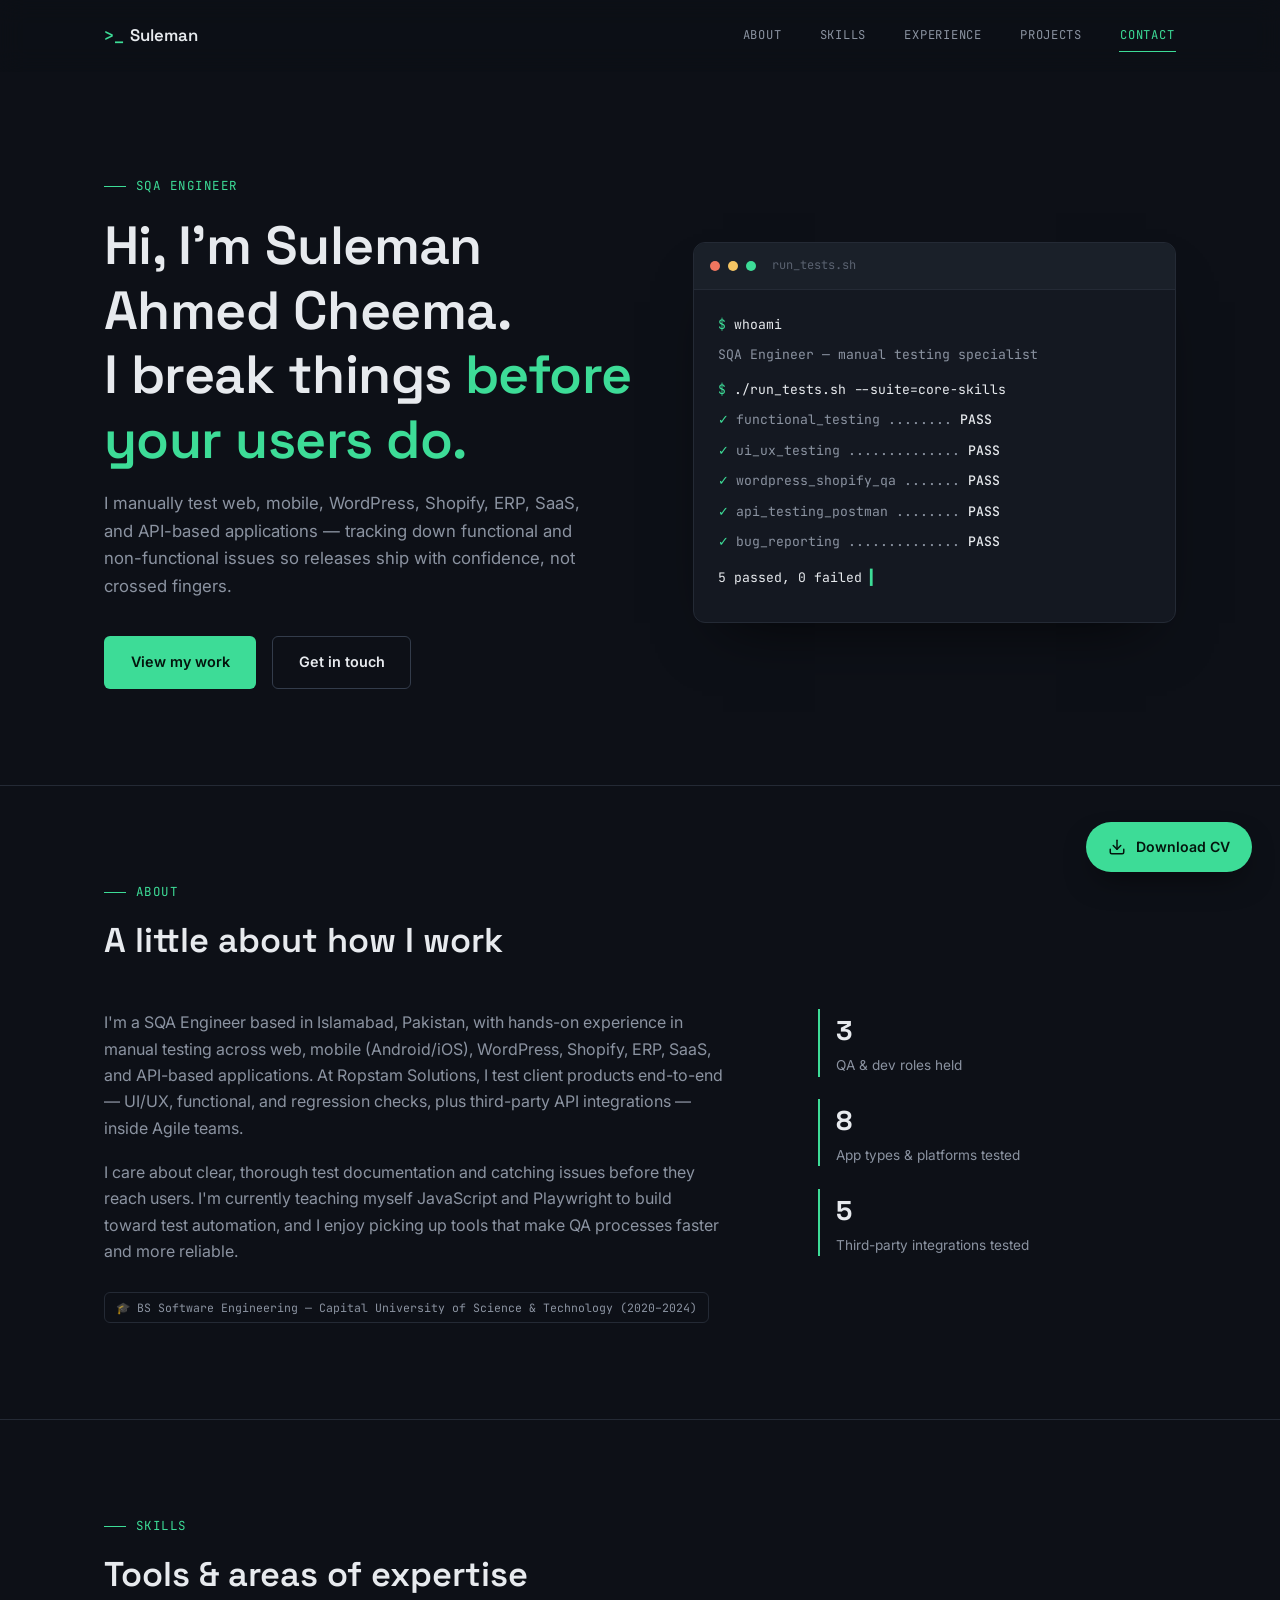
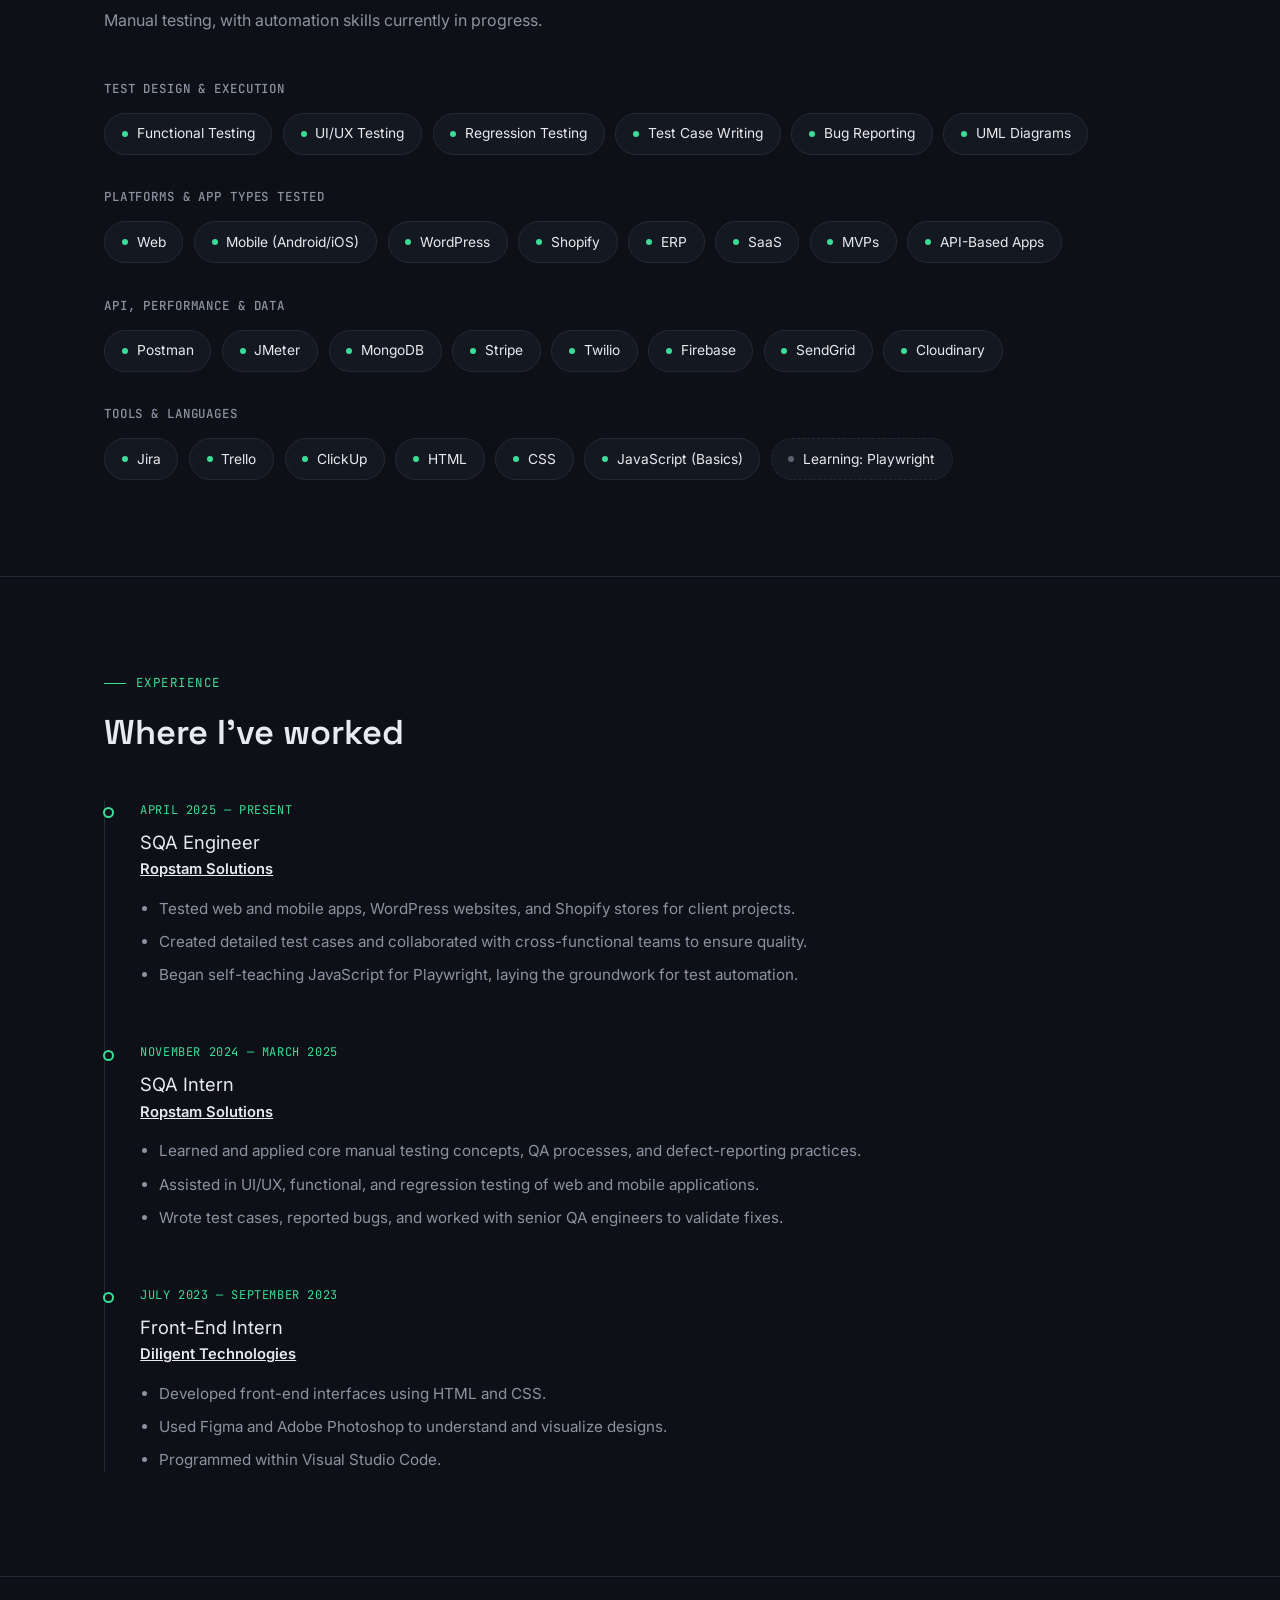
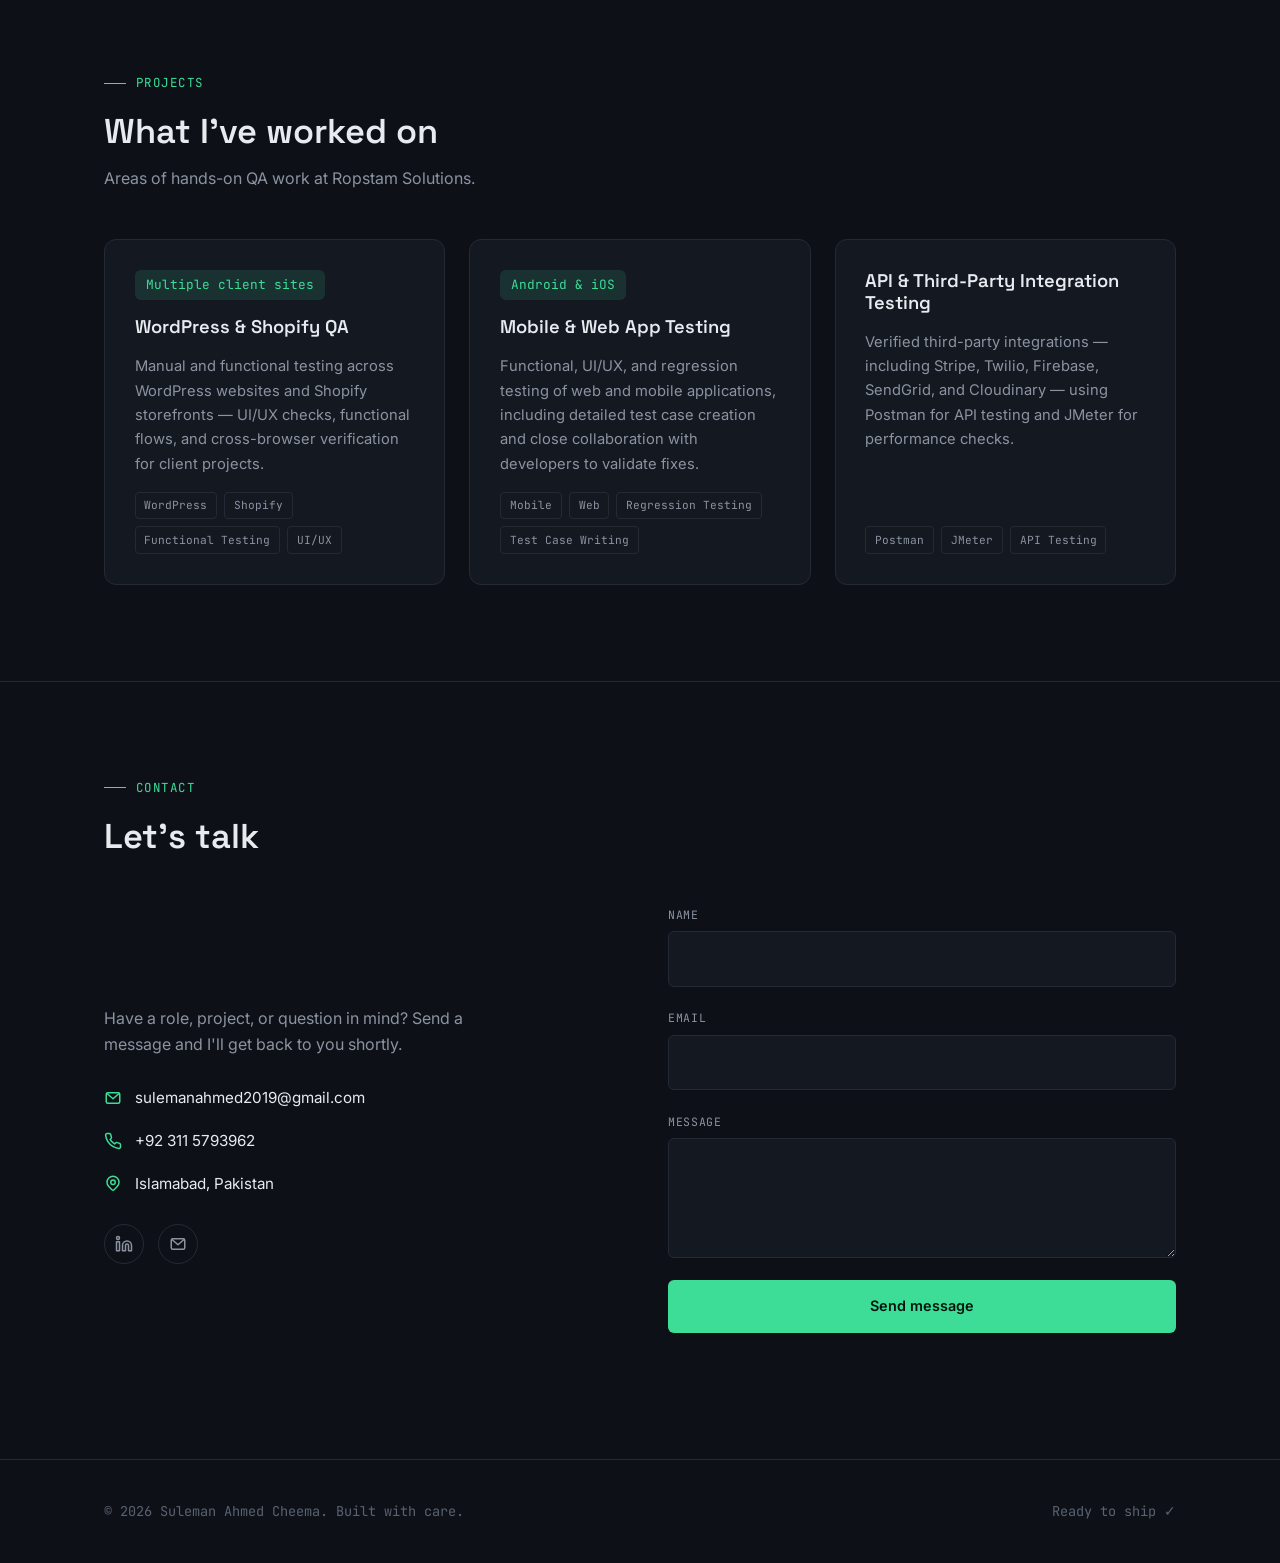
==== commit d00d3799: "Enhanced readibility of company names" ====
--- a/index.html
+++ b/index.html
@@ -218,7 +218,7 @@
         <div class="timeline-item">
           <div class="timeline-date">July 2023 — September 2023</div>
           <div class="timeline-role">Front-End Intern</div>
-          <div class="timeline-company">Dilligent Technologies</div>
+          <div class="timeline-company">Diligent Technologies</div>
           <ul>
             <li>Developed front-end interfaces using HTML and CSS.</li>
             <li>Used Figma and Adobe Photoshop to understand and visualize designs.</li>
--- a/styles.css
+++ b/styles.css
@@ -265,7 +265,12 @@
     text-transform:uppercase;letter-spacing:.05em;margin-bottom:.4rem;
   }
   .timeline-role{font-size:1.15rem;}
-  .timeline-company{color:var(--text);font-weight:600;font-size:.92rem;margin-bottom:.9rem;}
+  .timeline-company{
+    text-decoration: underline;
+    color:var(--text);
+    font-weight:600;
+    font-size:.92rem;
+    margin-bottom:.9rem;}
   .timeline-item ul{margin-top:.4rem;}
   .timeline-item li{
     list-style:disc;margin-left:1.2rem;color:var(--text-dim);margin-bottom:.5rem;font-size:.95rem;
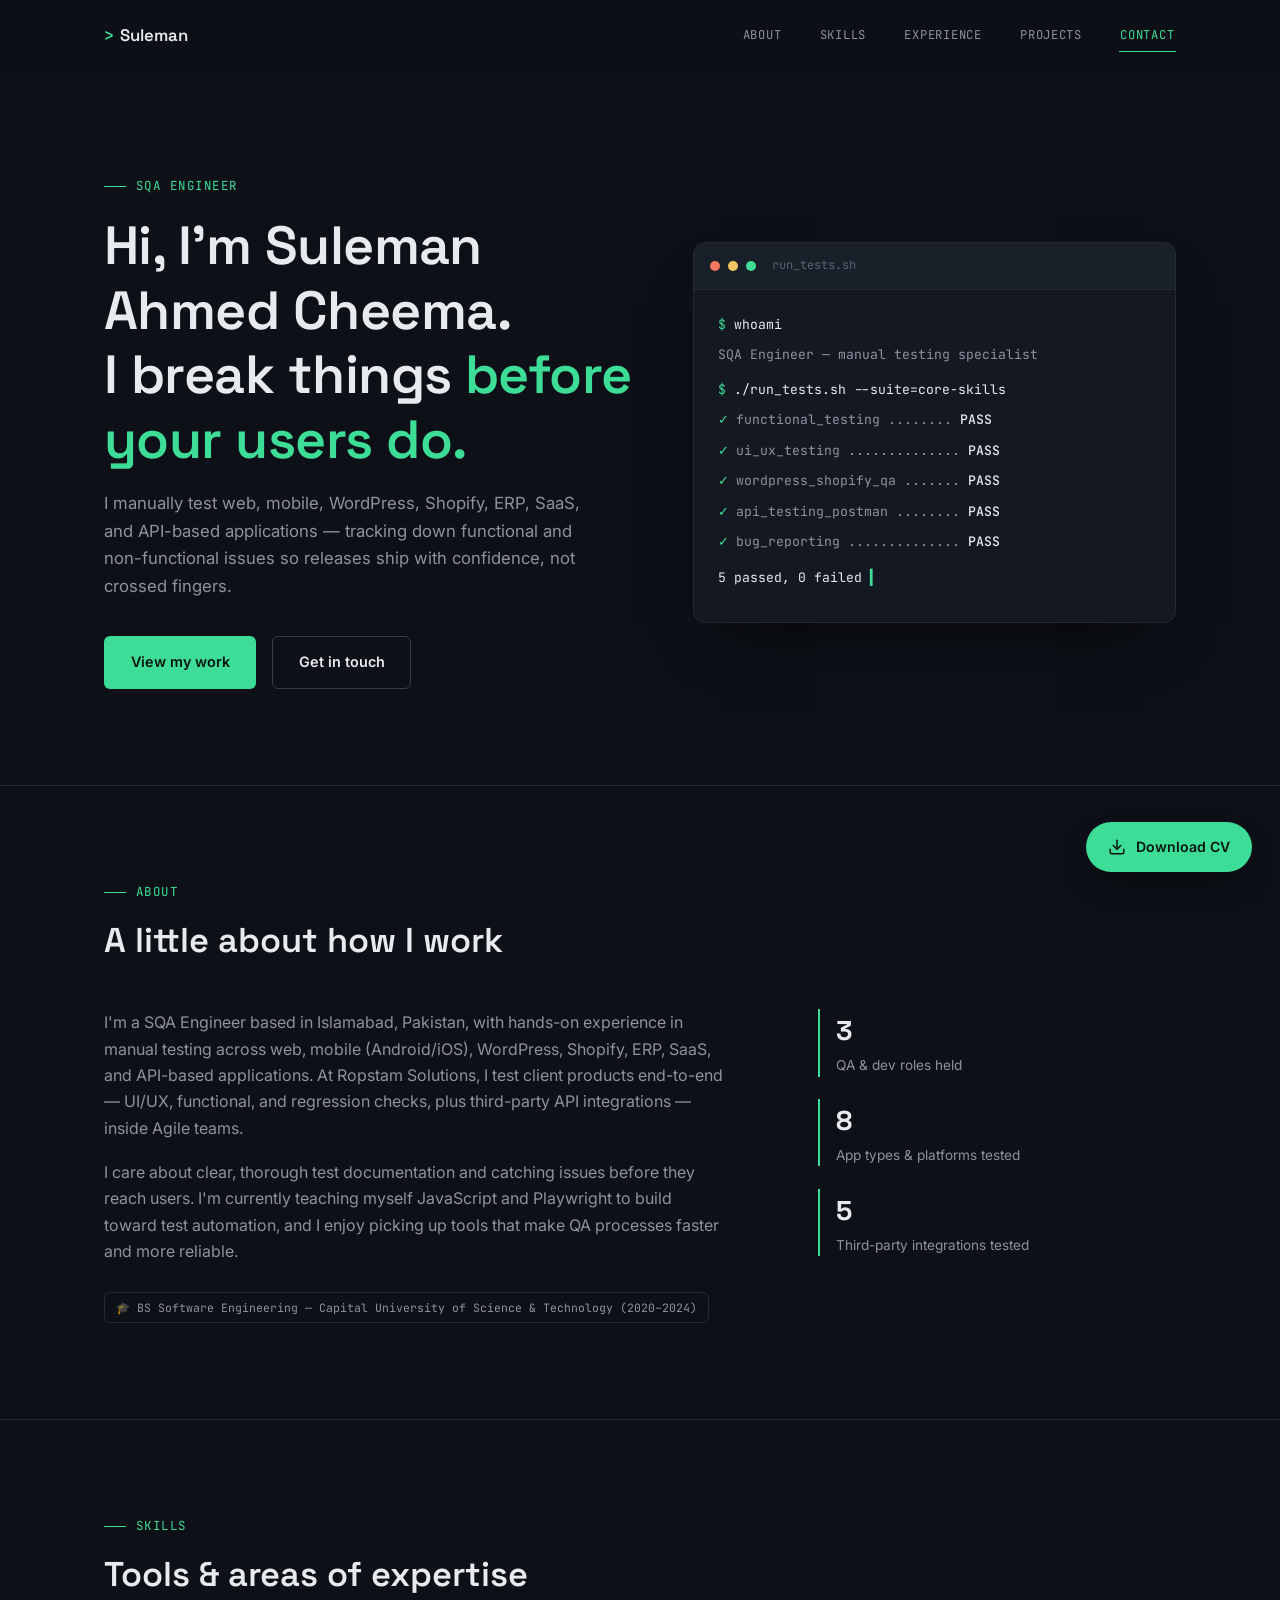
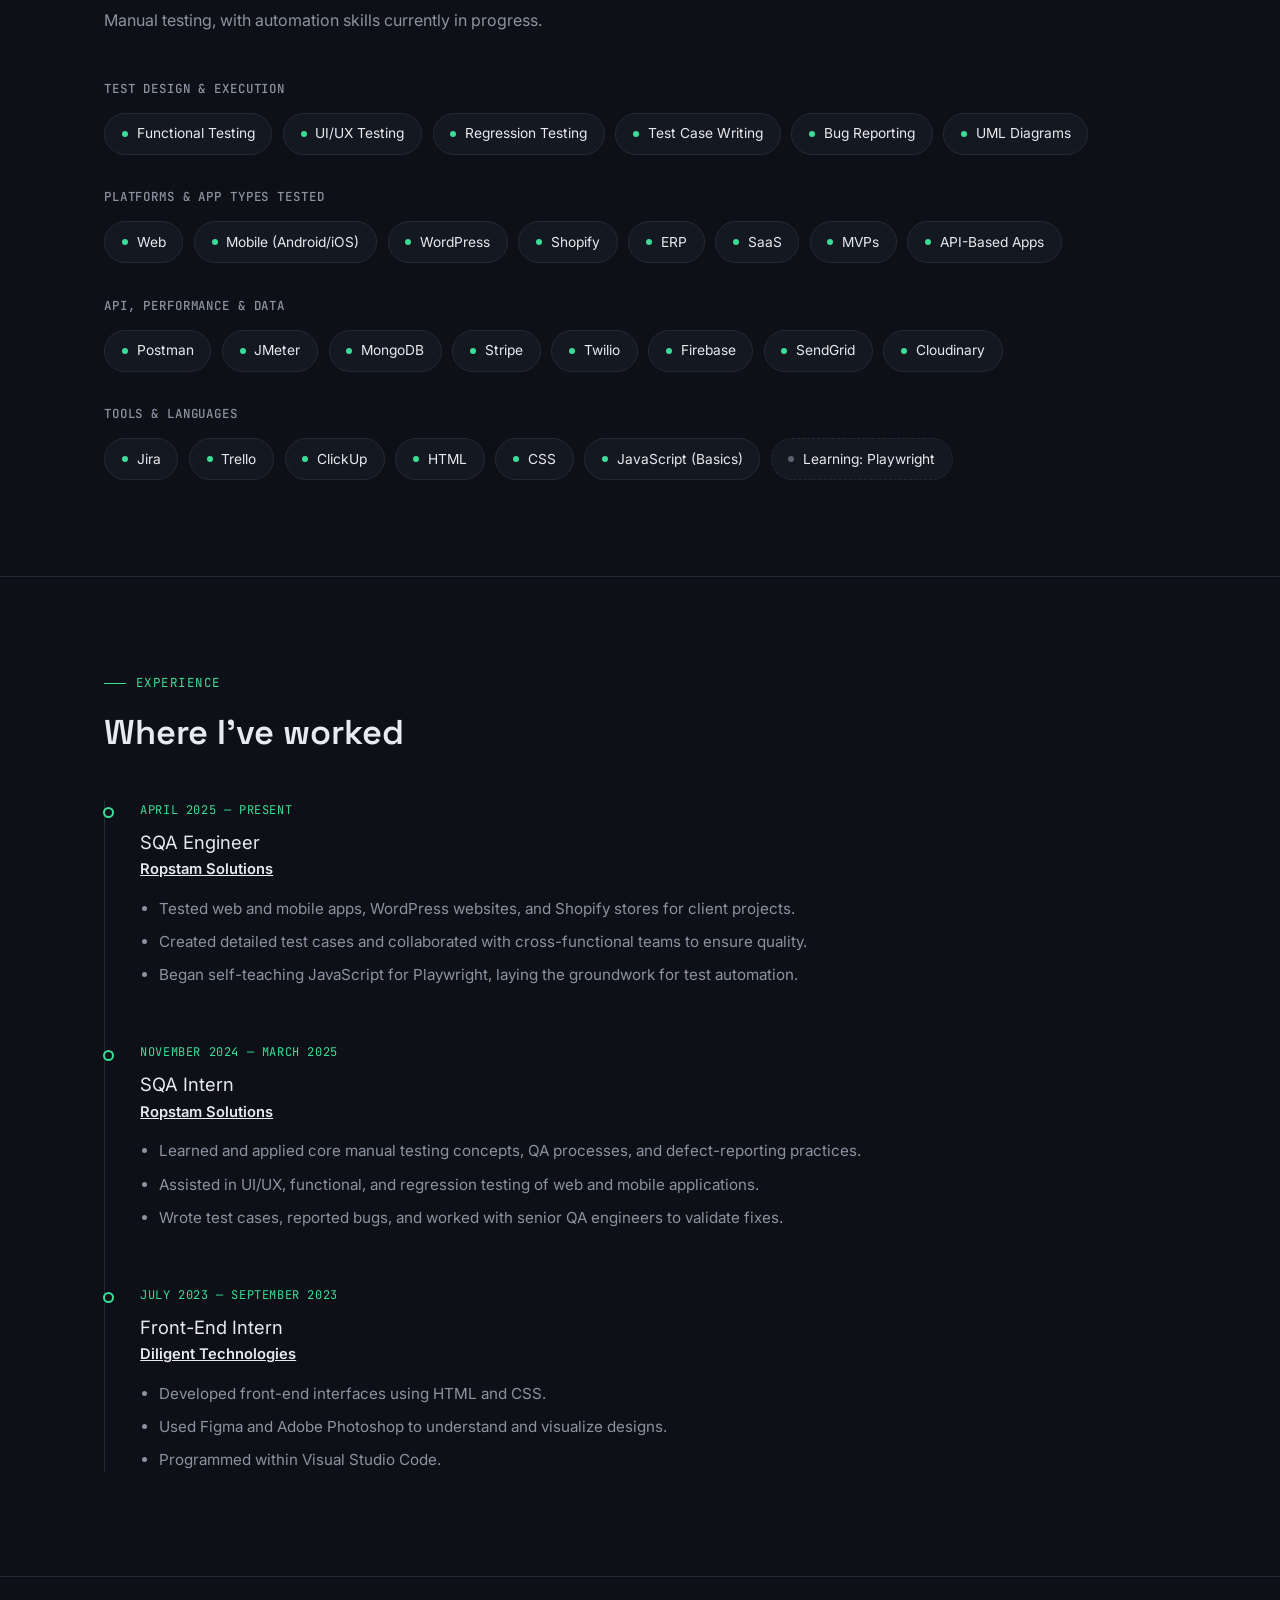
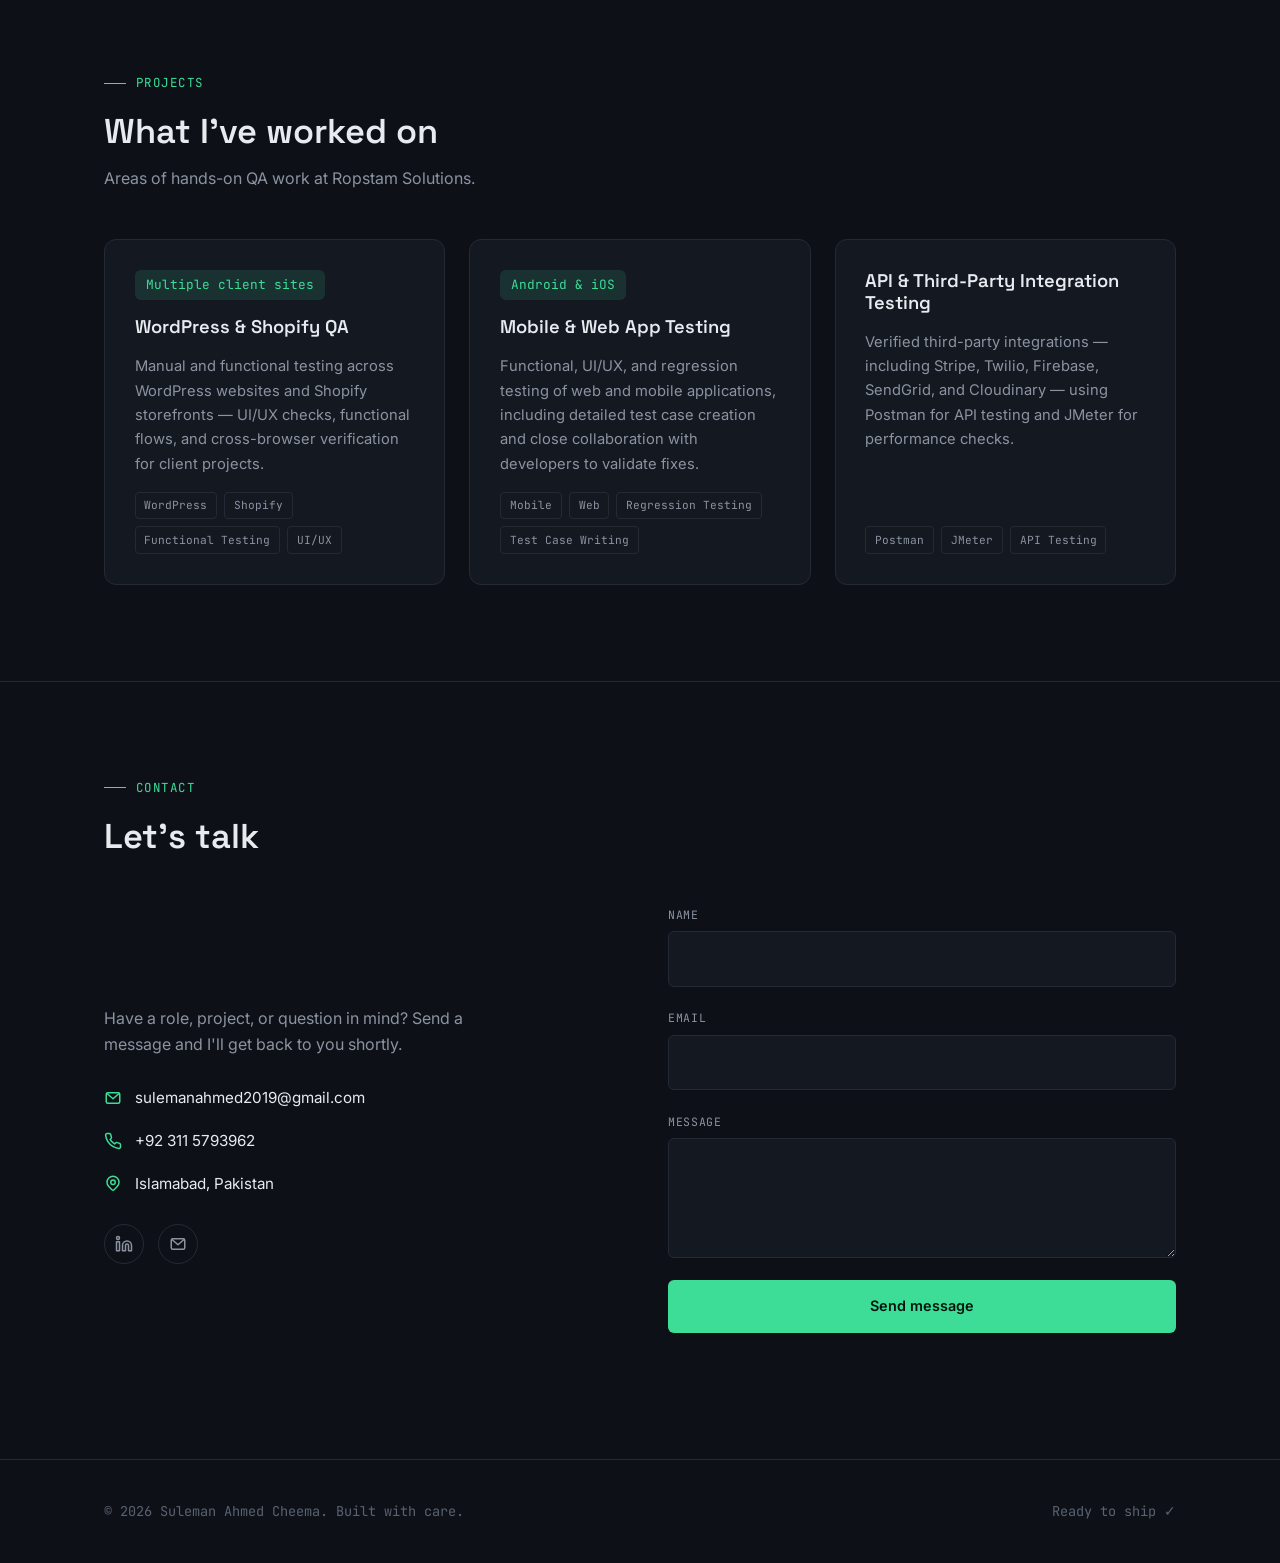
==== commit 32f5c5a2: "Slight change in logo" ====
--- a/index.html
+++ b/index.html
@@ -7,6 +7,22 @@
 <meta name="description" content="Portfolio of Suleman Ahmed Cheema, a SQA Engineer specializing in manual testing across web, mobile, WordPress, Shopify, and API-based applications.">
 <meta name="theme-color" content="#0d1017">
 
+<!-- Open Graph / social link preview -->
+<meta property="og:type" content="website">
+<meta property="og:title" content="Suleman Ahmed Cheema — SQA Engineer">
+<meta property="og:description" content="Portfolio of Suleman Ahmed Cheema, a SQA Engineer specializing in manual testing across web, mobile, WordPress, Shopify, and API-based applications.">
+<meta property="og:url" content="https://suleman-qa-portfolio.vercel.app/">
+<meta property="og:image" content="https://suleman-qa-portfolio.vercel.app/og-image.png">
+<meta property="og:image:width" content="1200">
+<meta property="og:image:height" content="630">
+<meta property="og:image:alt" content="Suleman Ahmed Cheema — SQA Engineer portfolio">
+
+<!-- Twitter Card -->
+<meta name="twitter:card" content="summary_large_image">
+<meta name="twitter:title" content="Suleman Ahmed Cheema — SQA Engineer">
+<meta name="twitter:description" content="Portfolio of Suleman Ahmed Cheema, a SQA Engineer specializing in manual testing across web, mobile, WordPress, Shopify, and API-based applications.">
+<meta name="twitter:image" content="https://suleman-qa-portfolio.vercel.app/og-image.png">
+
 <link rel="preconnect" href="https://fonts.googleapis.com">
 <link rel="preconnect" href="https://fonts.gstatic.com" crossorigin>
 <link href="https://fonts.googleapis.com/css2?family=Space+Grotesk:wght@500;600;700&family=Inter:wght@400;500;600&family=JetBrains+Mono:wght@400;500&display=swap" rel="stylesheet">
@@ -20,7 +36,7 @@
 <header class="site-header" id="siteHeader">
   <div class="nav-wrap">
     <a class="logo" href="#top">
-      <span class="logo-mark">&gt;_</span>Suleman
+      <span class="logo-mark">&gt;</span>Suleman
     </a>
     <nav class="nav-links" id="navLinks" aria-label="Primary">
       <a href="#about">About</a>
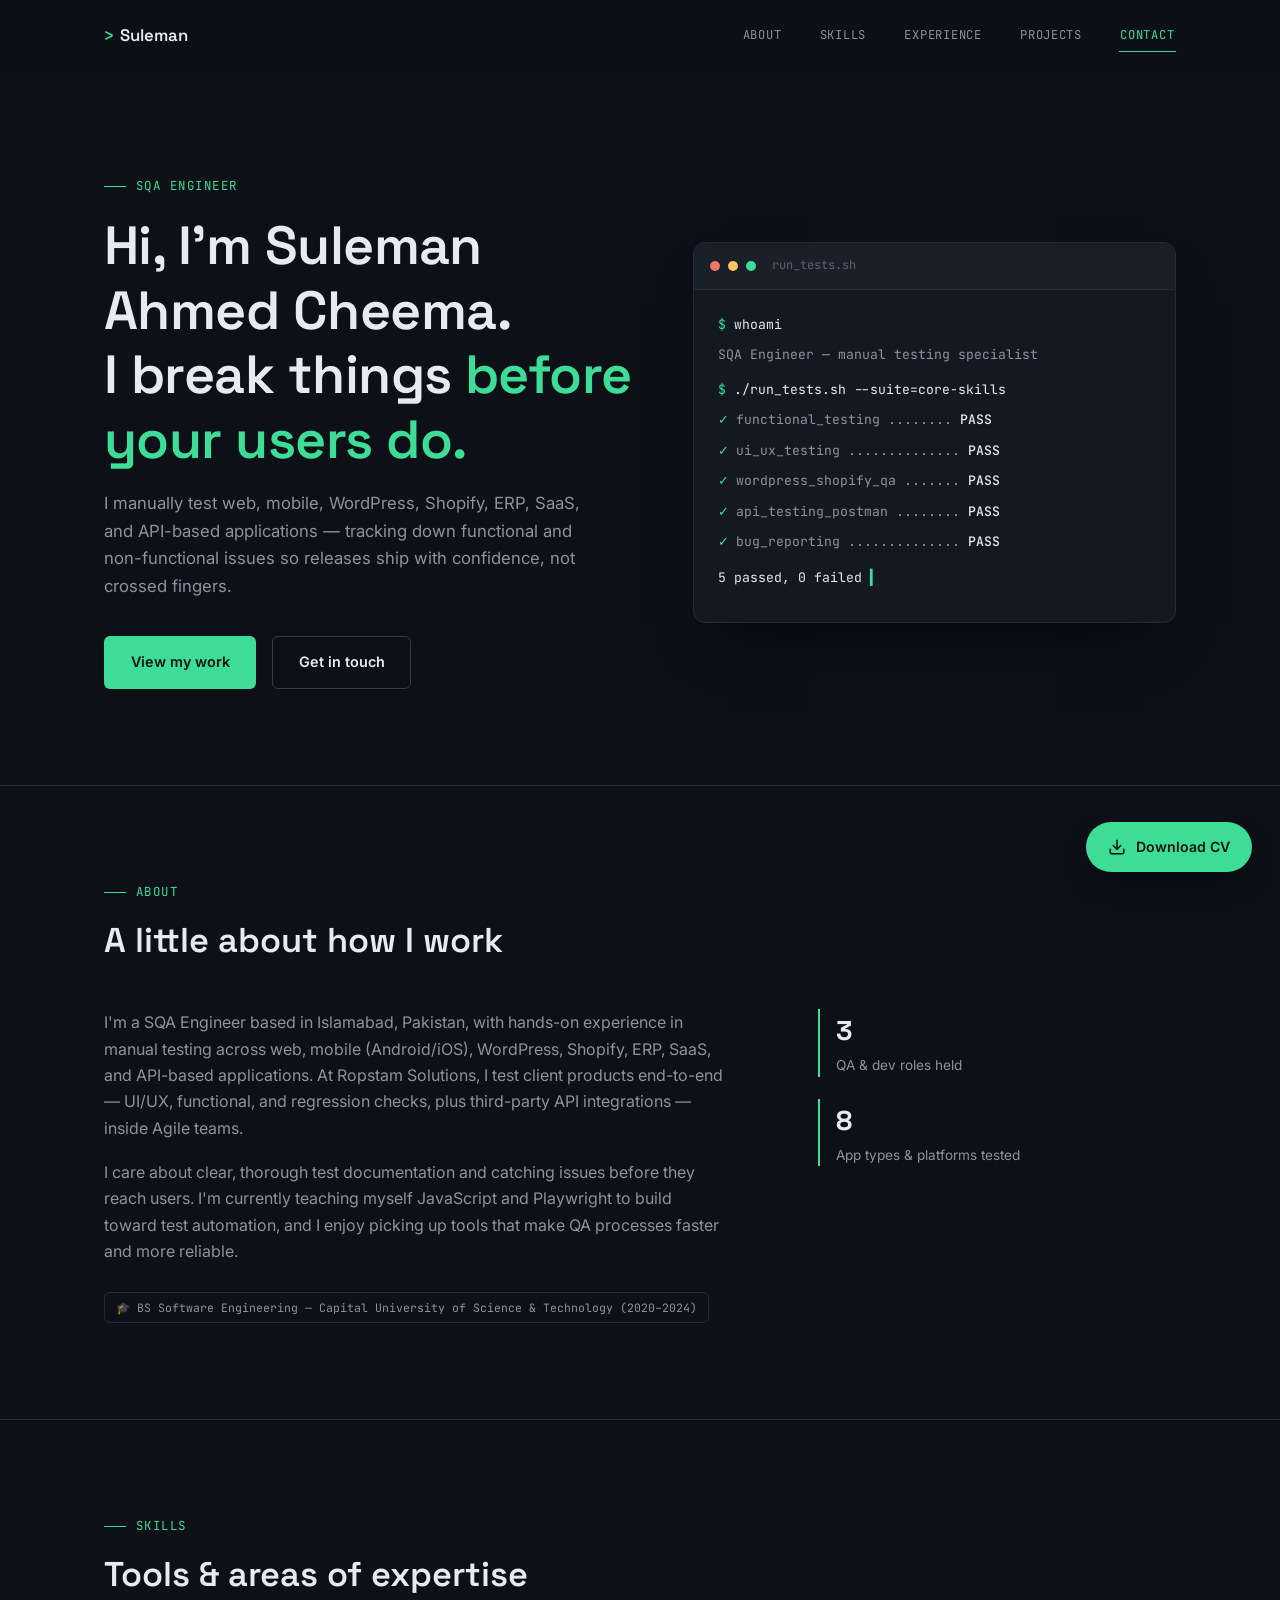
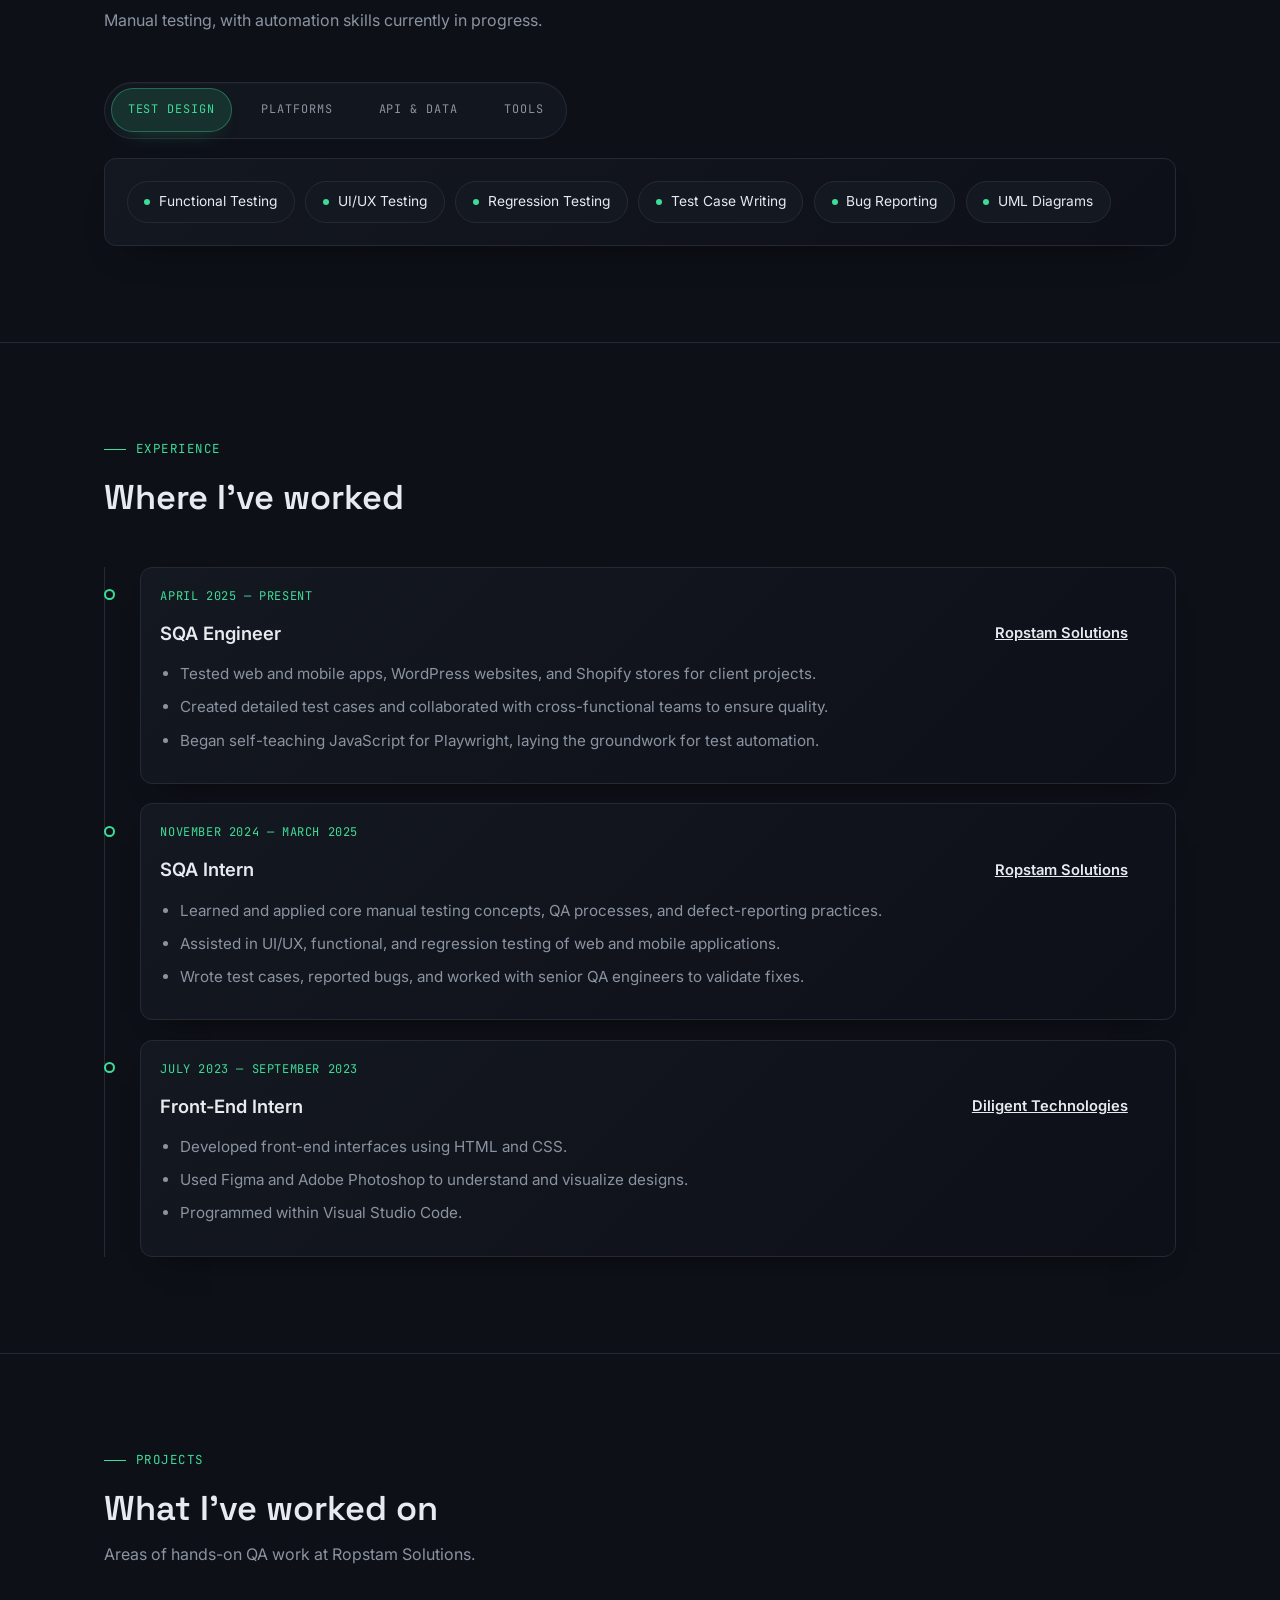
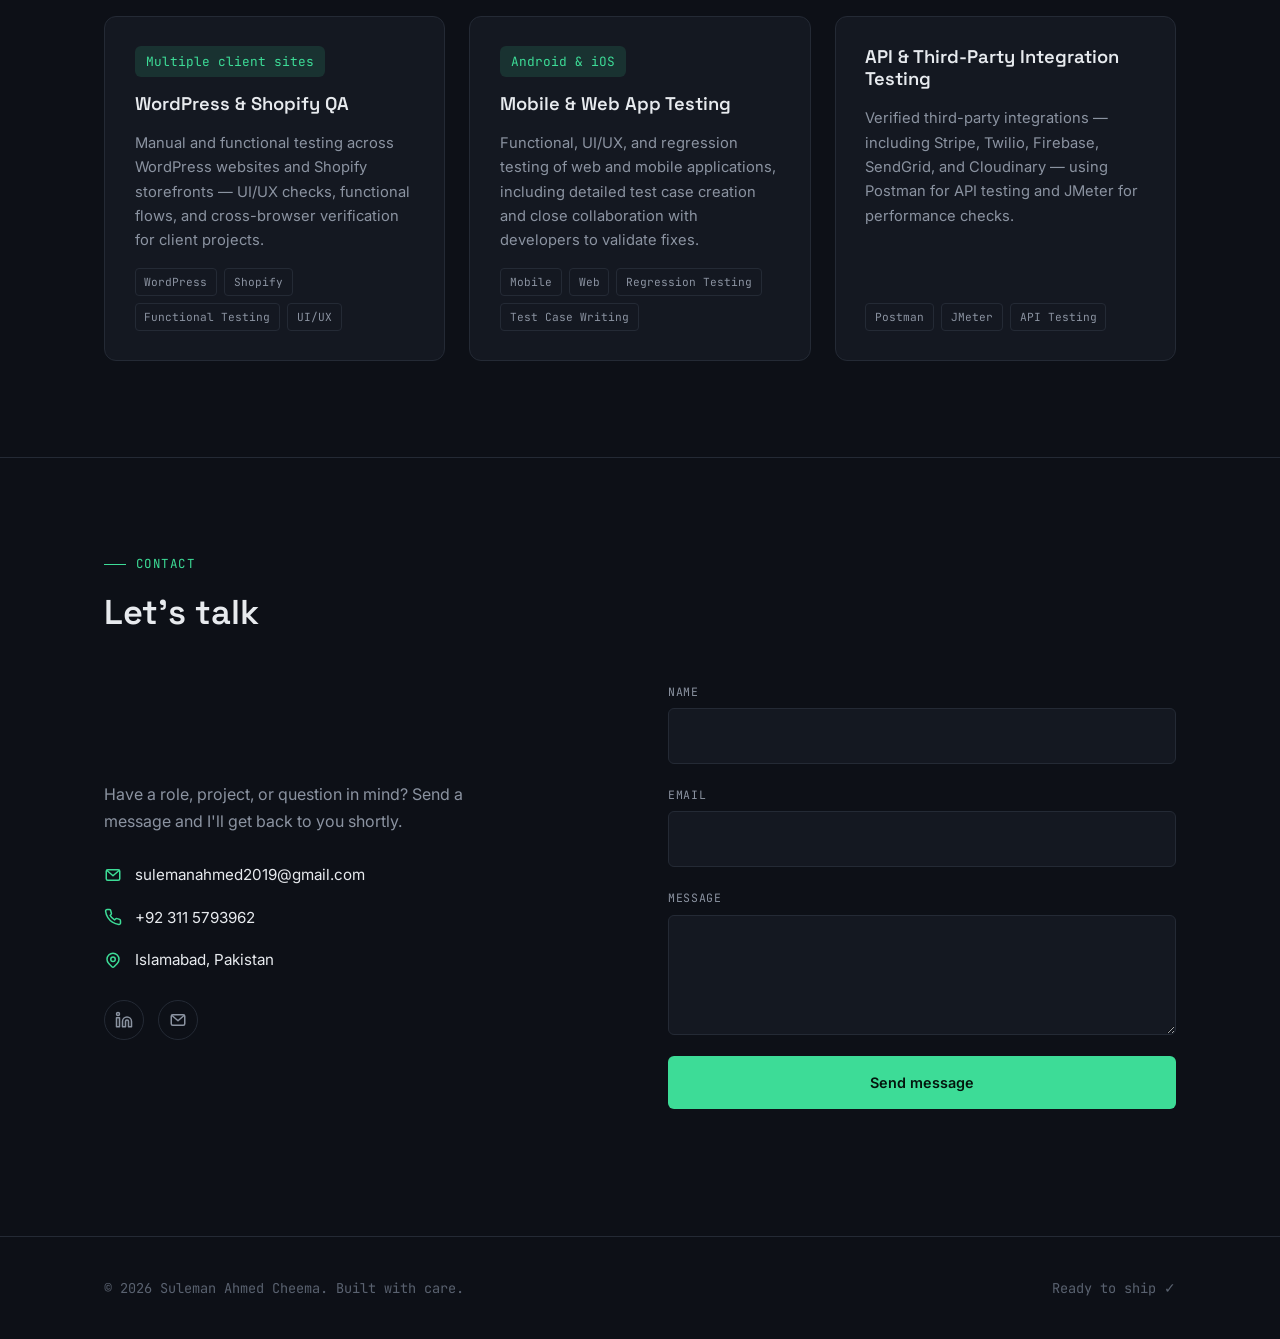
==== commit 53311750: "Refine portfolio UI and interactions" ====
--- a/index.html
+++ b/index.html
@@ -130,10 +130,6 @@
             <div class="stat-num" data-target="8">0</div>
             <div class="stat-label">App types &amp; platforms tested</div>
           </div>
-          <div class="stat">
-            <div class="stat-num" data-target="5">0</div>
-            <div class="stat-label">Third-party integrations tested</div>
-          </div>
         </div>
       </div>
     </div>
@@ -148,9 +144,15 @@
         <p class="section-sub">Manual testing, with automation skills currently in progress.</p>
       </div>
 
-      <div>
-        <div class="skill-group reveal">
-          <h3>Test design &amp; execution</h3>
+      <div class="skills-tabs reveal">
+        <div class="skills-tab-list" role="tablist" aria-label="Skill categories">
+          <button class="skills-tab is-active" role="tab" aria-selected="true" aria-controls="tab-design" id="tab-design-trigger">Test design</button>
+          <button class="skills-tab" role="tab" aria-selected="false" aria-controls="tab-platforms" id="tab-platforms-trigger">Platforms</button>
+          <button class="skills-tab" role="tab" aria-selected="false" aria-controls="tab-api" id="tab-api-trigger">API &amp; data</button>
+          <button class="skills-tab" role="tab" aria-selected="false" aria-controls="tab-tools" id="tab-tools-trigger">Tools</button>
+        </div>
+
+        <div class="skill-group is-active" id="tab-design" role="tabpanel" aria-labelledby="tab-design-trigger">
           <div class="pill-row">
             <span class="pill">Functional Testing</span>
             <span class="pill">UI/UX Testing</span>
@@ -160,8 +162,7 @@
             <span class="pill">UML Diagrams</span>
           </div>
         </div>
-        <div class="skill-group reveal">
-          <h3>Platforms &amp; app types tested</h3>
+        <div class="skill-group" id="tab-platforms" role="tabpanel" aria-labelledby="tab-platforms-trigger" hidden>
           <div class="pill-row">
             <span class="pill">Web</span>
             <span class="pill">Mobile (Android/iOS)</span>
@@ -173,8 +174,7 @@
             <span class="pill">API-Based Apps</span>
           </div>
         </div>
-        <div class="skill-group reveal">
-          <h3>API, performance &amp; data</h3>
+        <div class="skill-group" id="tab-api" role="tabpanel" aria-labelledby="tab-api-trigger" hidden>
           <div class="pill-row">
             <span class="pill">Postman</span>
             <span class="pill">JMeter</span>
@@ -186,8 +186,7 @@
             <span class="pill">Cloudinary</span>
           </div>
         </div>
-        <div class="skill-group reveal">
-          <h3>Tools &amp; languages</h3>
+        <div class="skill-group" id="tab-tools" role="tabpanel" aria-labelledby="tab-tools-trigger" hidden>
           <div class="pill-row">
             <span class="pill">Jira</span>
             <span class="pill">Trello</span>
@@ -213,8 +212,13 @@
       <div class="timeline reveal">
         <div class="timeline-item">
           <div class="timeline-date">April 2025 — Present</div>
-          <div class="timeline-role">SQA Engineer</div>
-          <div class="timeline-company">Ropstam Solutions</div>
+          <div class="timeline-heading">
+            <div class="timeline-role">SQA Engineer</div>
+            <a class="timeline-company-link" href="https://www.ropstam.com/" target="_blank" rel="noopener noreferrer">
+              <span class="timeline-company">Ropstam Solutions</span>
+              <span class="timeline-company__icon" aria-hidden="true">↗</span>
+            </a>
+          </div>
           <ul>
             <li>Tested web and mobile apps, WordPress websites, and Shopify stores for client projects.</li>
             <li>Created detailed test cases and collaborated with cross-functional teams to ensure quality.</li>
@@ -223,8 +227,13 @@
         </div>
         <div class="timeline-item">
           <div class="timeline-date">November 2024 — March 2025</div>
-          <div class="timeline-role">SQA Intern</div>
-          <div class="timeline-company">Ropstam Solutions</div>
+          <div class="timeline-heading">
+            <div class="timeline-role">SQA Intern</div>
+            <a class="timeline-company-link" href="https://www.ropstam.com/" target="_blank" rel="noopener noreferrer">
+              <span class="timeline-company">Ropstam Solutions</span>
+              <span class="timeline-company__icon" aria-hidden="true">↗</span>
+            </a>
+          </div>
           <ul>
             <li>Learned and applied core manual testing concepts, QA processes, and defect-reporting practices.</li>
             <li>Assisted in UI/UX, functional, and regression testing of web and mobile applications.</li>
@@ -233,8 +242,13 @@
         </div>
         <div class="timeline-item">
           <div class="timeline-date">July 2023 — September 2023</div>
-          <div class="timeline-role">Front-End Intern</div>
-          <div class="timeline-company">Diligent Technologies</div>
+          <div class="timeline-heading">
+            <div class="timeline-role">Front-End Intern</div>
+            <a class="timeline-company-link" href="https://www.diligenttechnologies.co/" target="_blank" rel="noopener noreferrer">
+              <span class="timeline-company">Diligent Technologies</span>
+              <span class="timeline-company__icon" aria-hidden="true">↗</span>
+            </a>
+          </div>
           <ul>
             <li>Developed front-end interfaces using HTML and CSS.</li>
             <li>Used Figma and Adobe Photoshop to understand and visualize designs.</li>
--- a/styles.css
+++ b/styles.css
@@ -233,12 +233,19 @@
   .cert-pill--wide{border-radius:var(--radius-sm);line-height:1.5;}
 
   /* ============ Skills ============ */
-  .skill-group{margin-bottom:2.2rem;}
-  .skill-group:last-child{margin-bottom:0;}
-  .skill-group h3{
-    font-family:'JetBrains Mono',monospace;font-size:.78rem;color:var(--text-dim);
-    text-transform:uppercase;letter-spacing:.07em;margin-bottom:1rem;font-weight:500;
-  }
+  .skills-tabs{display:grid;gap:1.2rem;}
+  .skills-tab-list{display:flex;flex-wrap:wrap;gap:.75rem;padding:0.35rem;border:1px solid var(--border);border-radius:999px;background:rgba(20,24,33,0.75);width:fit-content;box-shadow:inset 0 1px 0 rgba(255,255,255,0.03);}
+  .skills-tab{
+    border:1px solid transparent;background:transparent;
+    color:var(--text-dim);padding:.7rem 1rem;border-radius:999px;
+    font-family:'JetBrains Mono',monospace;font-size:.74rem;
+    text-transform:uppercase;letter-spacing:.08em;transition:all .25s ease;
+    cursor:pointer;
+  }
+  .skills-tab:hover,.skills-tab:focus-visible{border-color:var(--accent);color:var(--text);background:rgba(61,220,151,0.08);}
+  .skills-tab.is-active{background:rgba(61,220,151,0.14);color:var(--accent);border-color:rgba(61,220,151,0.35);box-shadow:0 10px 24px -16px rgba(61,220,151,0.45);}
+  .skill-group{display:none;padding:1.35rem 1.35rem 1.4rem;border:1px solid var(--border);border-radius:var(--radius-md);background:linear-gradient(135deg,rgba(20,24,33,0.95),rgba(13,16,23,0.92));box-shadow:0 20px 40px -28px rgba(0,0,0,.75);}
+  .skill-group.is-active{display:block;}
   .pill-row{display:flex;flex-wrap:wrap;gap:.65rem;}
   .pill{
     display:inline-flex;align-items:center;gap:.55rem;
@@ -253,25 +260,84 @@
 
   /* ============ Experience ============ */
   .timeline{position:relative;padding-left:2.2rem;border-left:1px solid var(--border);}
-  .timeline-item{position:relative;padding-bottom:3rem;}
-  .timeline-item:last-child{padding-bottom:0;}
+  .timeline-item{position:relative;padding:1.2rem 1.2rem 1.4rem 1.2rem;margin-bottom:1.2rem;border:1px solid var(--border);border-radius:var(--radius-md);background:linear-gradient(135deg,rgba(20,24,33,0.95),rgba(13,16,23,0.92));box-shadow:0 18px 30px -24px rgba(0,0,0,.75);transition:border-color .25s ease,transform .25s ease,box-shadow .25s ease;}
+  .timeline-item:hover{
+    border-color:rgba(61,220,151,0.35);
+    transform:translateY(-2px);
+    box-shadow:0 24px 36px -24px rgba(0,0,0,.85);
+  }
+  .timeline-item:last-child{margin-bottom:0;}
   .timeline-item::before{
-    content:'';position:absolute;left:-2.32rem;top:.4rem;
+    content:'';position:absolute;left:-2.32rem;top:1.35rem;
     width:11px;height:11px;border-radius:50%;
     background:var(--bg);border:2px solid var(--accent);
   }
   .timeline-date{
     font-family:'JetBrains Mono',monospace;font-size:.75rem;color:var(--accent);
-    text-transform:uppercase;letter-spacing:.05em;margin-bottom:.4rem;
-  }
-  .timeline-role{font-size:1.15rem;}
+    text-transform:uppercase;letter-spacing:.05em;margin-bottom:.7rem;
+  }
+  .timeline-heading{
+    display:flex;align-items:center;justify-content:space-between;gap:1rem;
+    margin-bottom:.8rem;flex-wrap:wrap;
+  }
+  .timeline-role{font-size:1.15rem;font-weight:600;color:var(--text);}
+  .timeline-company-link{
+    display:inline-flex;
+    align-items:center;
+    gap:.35rem;
+    margin-bottom:0;
+    padding:.2rem .4rem;
+    border-radius:999px;
+    transition:background-color .25s ease,transform .25s ease,box-shadow .25s ease;
+  }
+  .timeline-company-link:hover,
+  .timeline-company-link:focus-visible{
+    background:rgba(61,220,151,0.12);
+    transform:translateX(3px);
+    box-shadow:inset 0 0 0 1px rgba(61,220,151,0.2);
+  }
   .timeline-company{
-    text-decoration: underline;
+    display:inline-block;
+    text-decoration:underline;
     color:var(--text);
     font-weight:600;
     font-size:.92rem;
-    margin-bottom:.9rem;}
+    transition:color .25s ease;
+  }
+  .timeline-company__icon{
+    display:inline-flex;
+    align-items:center;
+    justify-content:center;
+    width:1rem;
+    height:1rem;
+    border-radius:50%;
+    background:rgba(61,220,151,0.14);
+    color:var(--accent);
+    font-size:.75rem;
+    opacity:0;
+    transform:translateX(-4px) scale(.9);
+    transition:opacity .25s ease,transform .25s ease;
+  }
+  .timeline-company-link:hover .timeline-company,
+  .timeline-company-link:focus-visible .timeline-company,
+  .timeline-company-link:hover .timeline-company__icon,
+  .timeline-company-link:focus-visible .timeline-company__icon{
+    color:var(--accent);
+  }
+  .timeline-company-link:hover .timeline-company__icon,
+  .timeline-company-link:focus-visible .timeline-company__icon{
+    opacity:1;
+    transform:translateX(0) scale(1);
+  }
   .timeline-item ul{margin-top:.4rem;}
+  @media (max-width: 640px){
+    .timeline{padding-left:1.2rem;}
+    .timeline-item{padding:1rem 0.95rem 1.15rem;}
+    .timeline-item::before{left:-1.32rem;top:1.2rem;}
+    .timeline-heading{align-items:flex-start;flex-direction:column;}
+    .timeline-company-link{margin-top:.2rem;}
+    .timeline-company-badge{margin-bottom:.8rem;}
+  }
   .timeline-item li{
     list-style:disc;margin-left:1.2rem;color:var(--text-dim);margin-bottom:.5rem;font-size:.95rem;
   }
